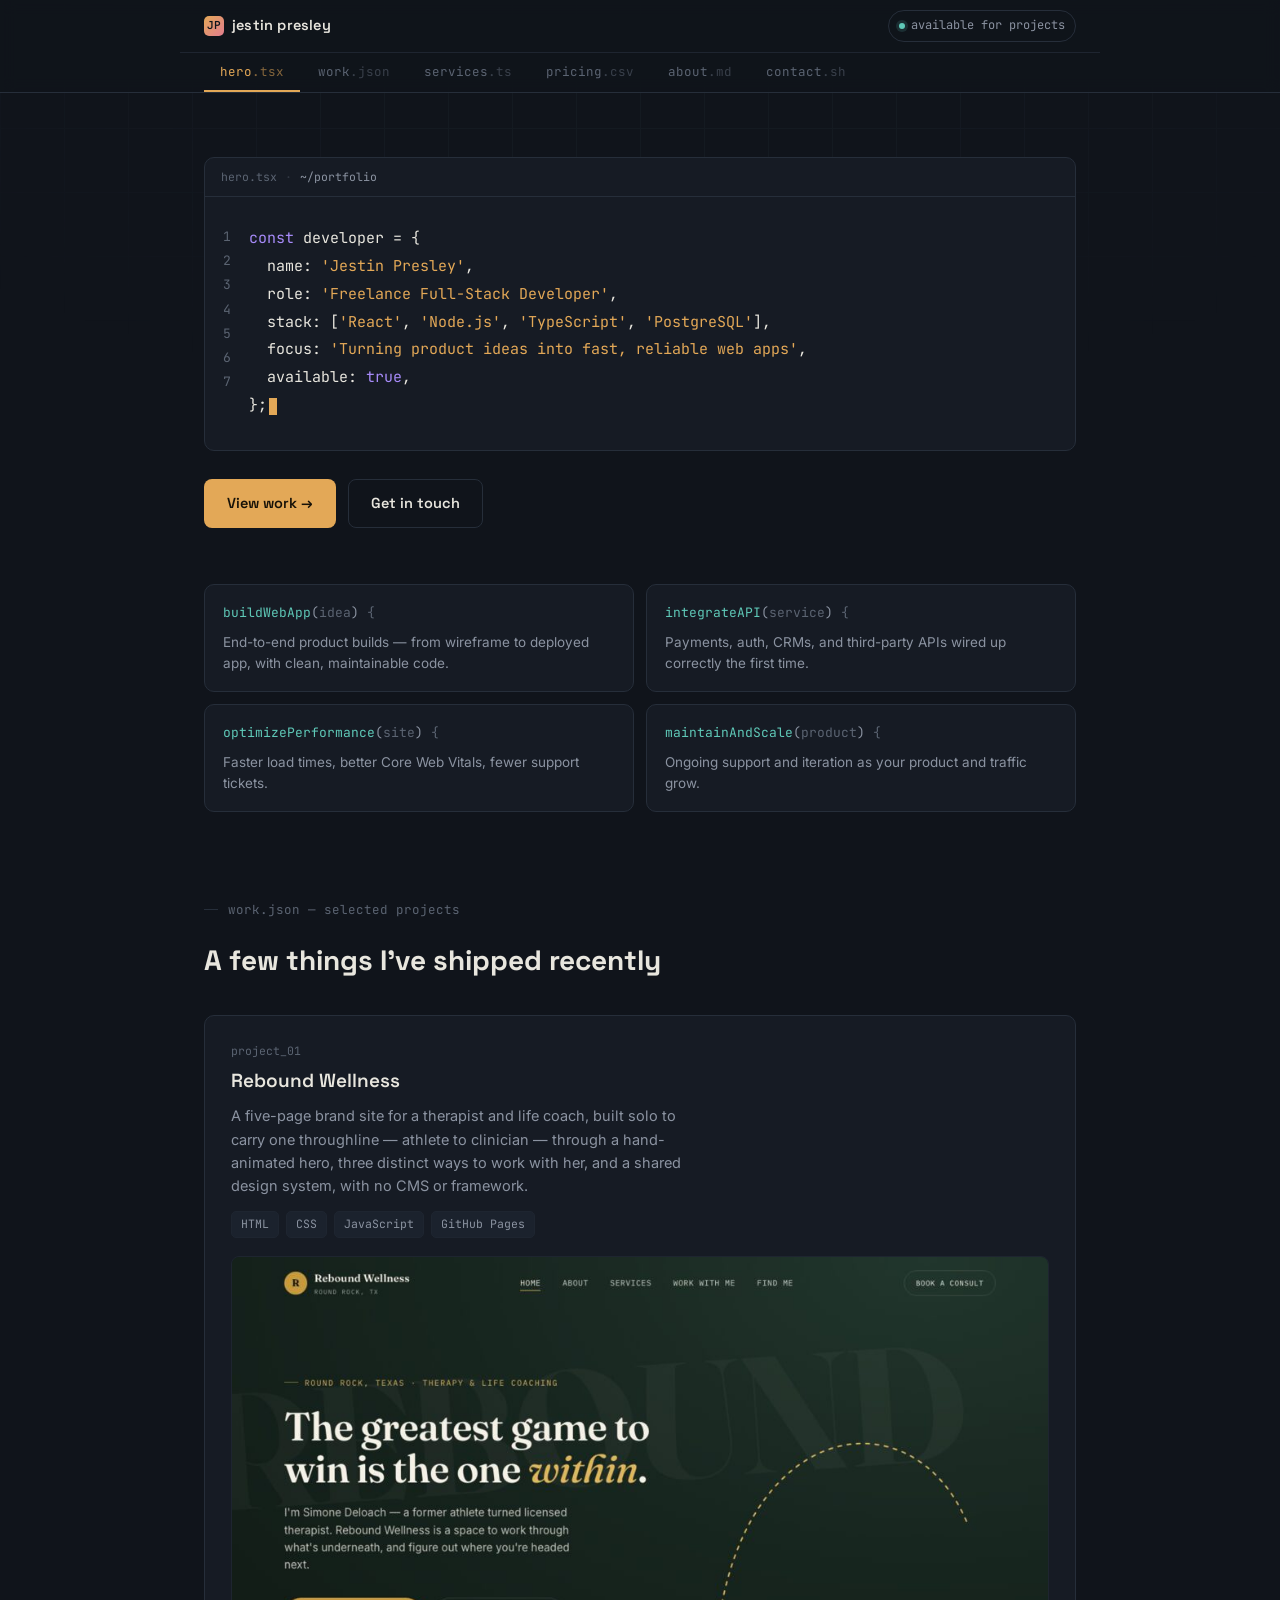
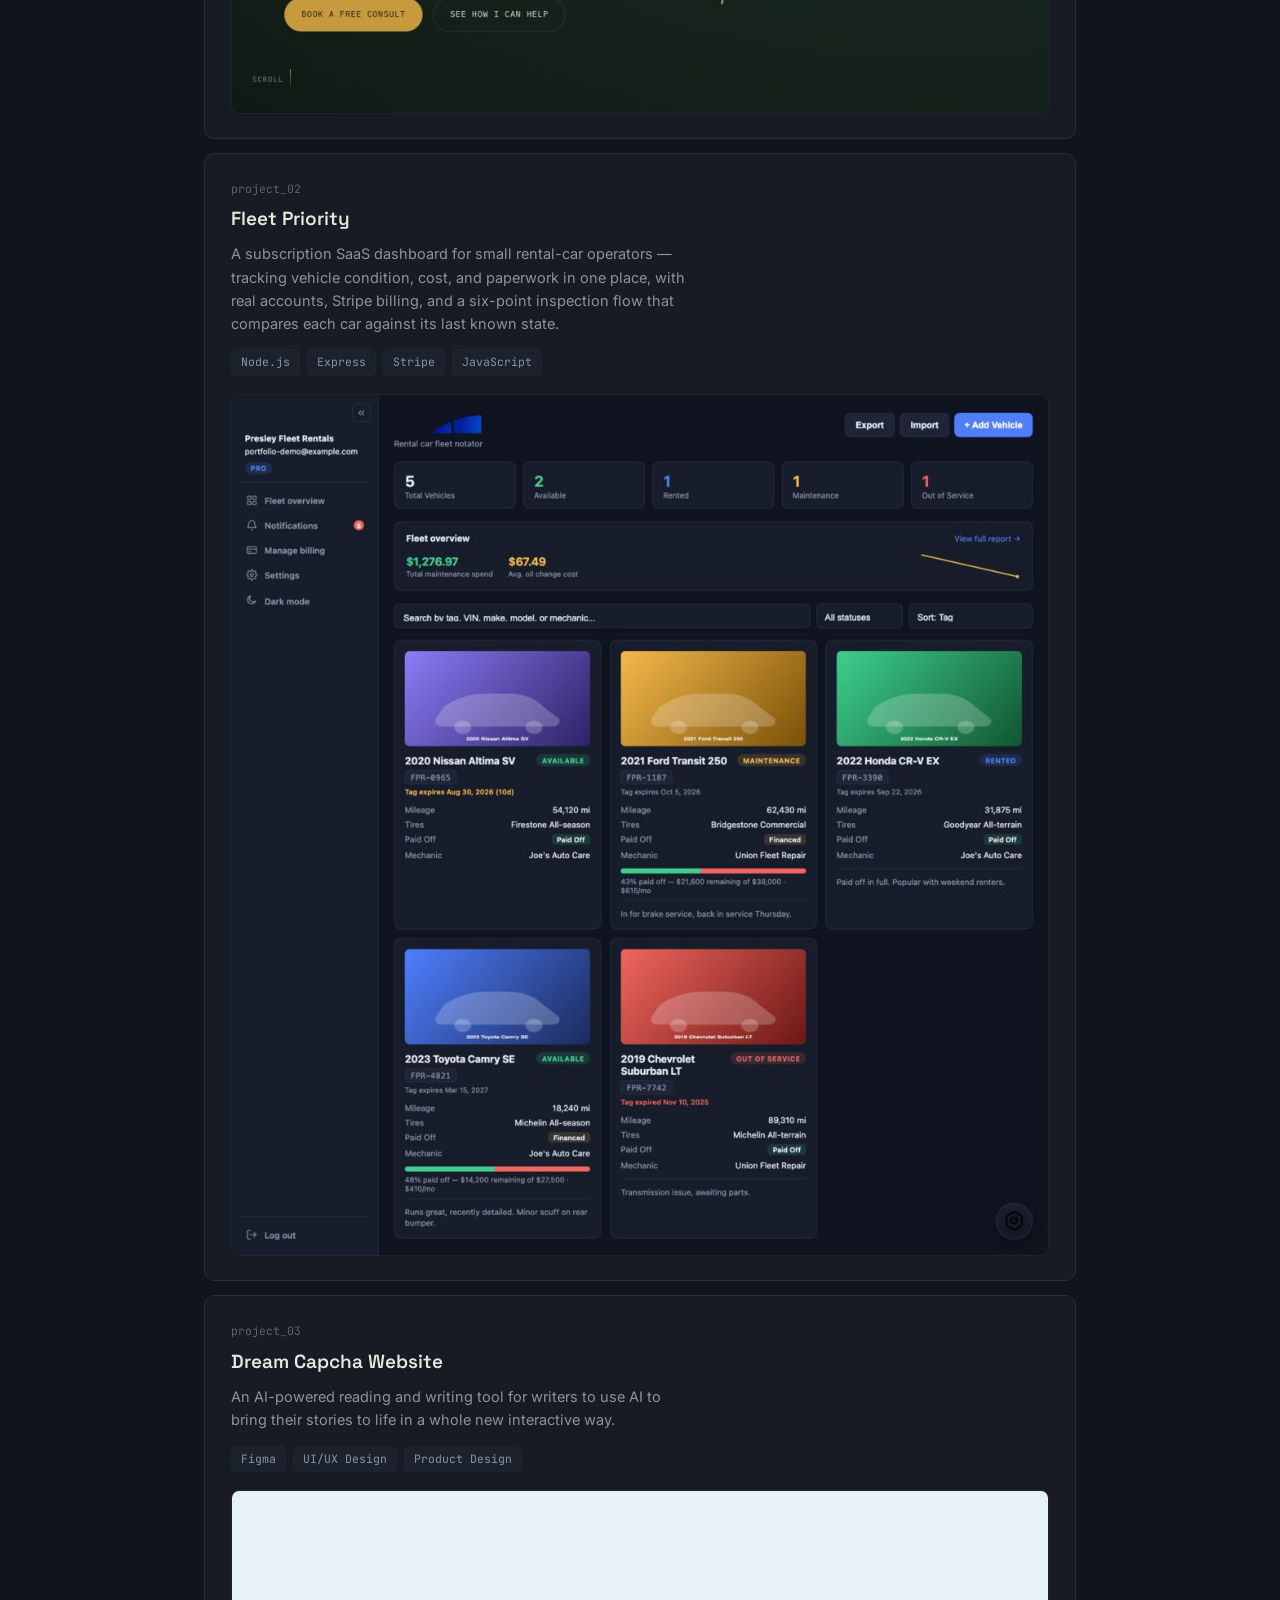
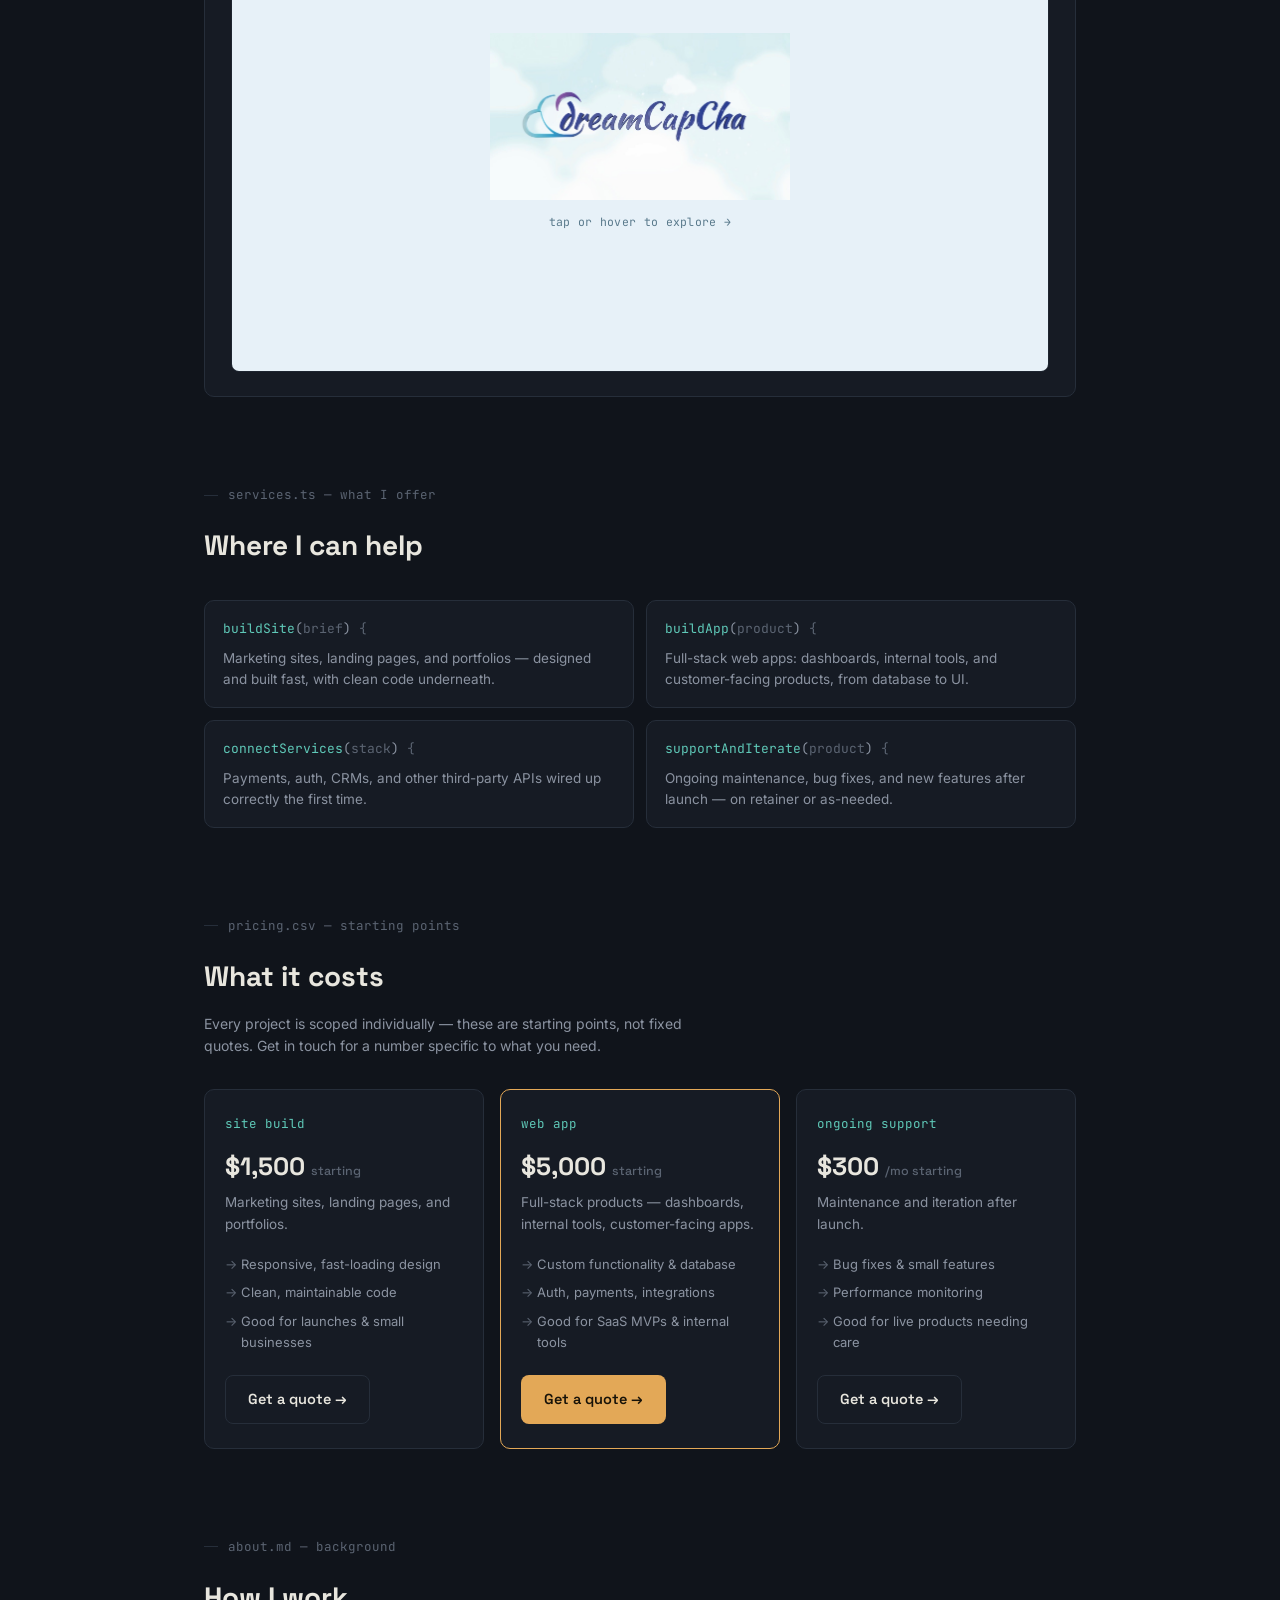
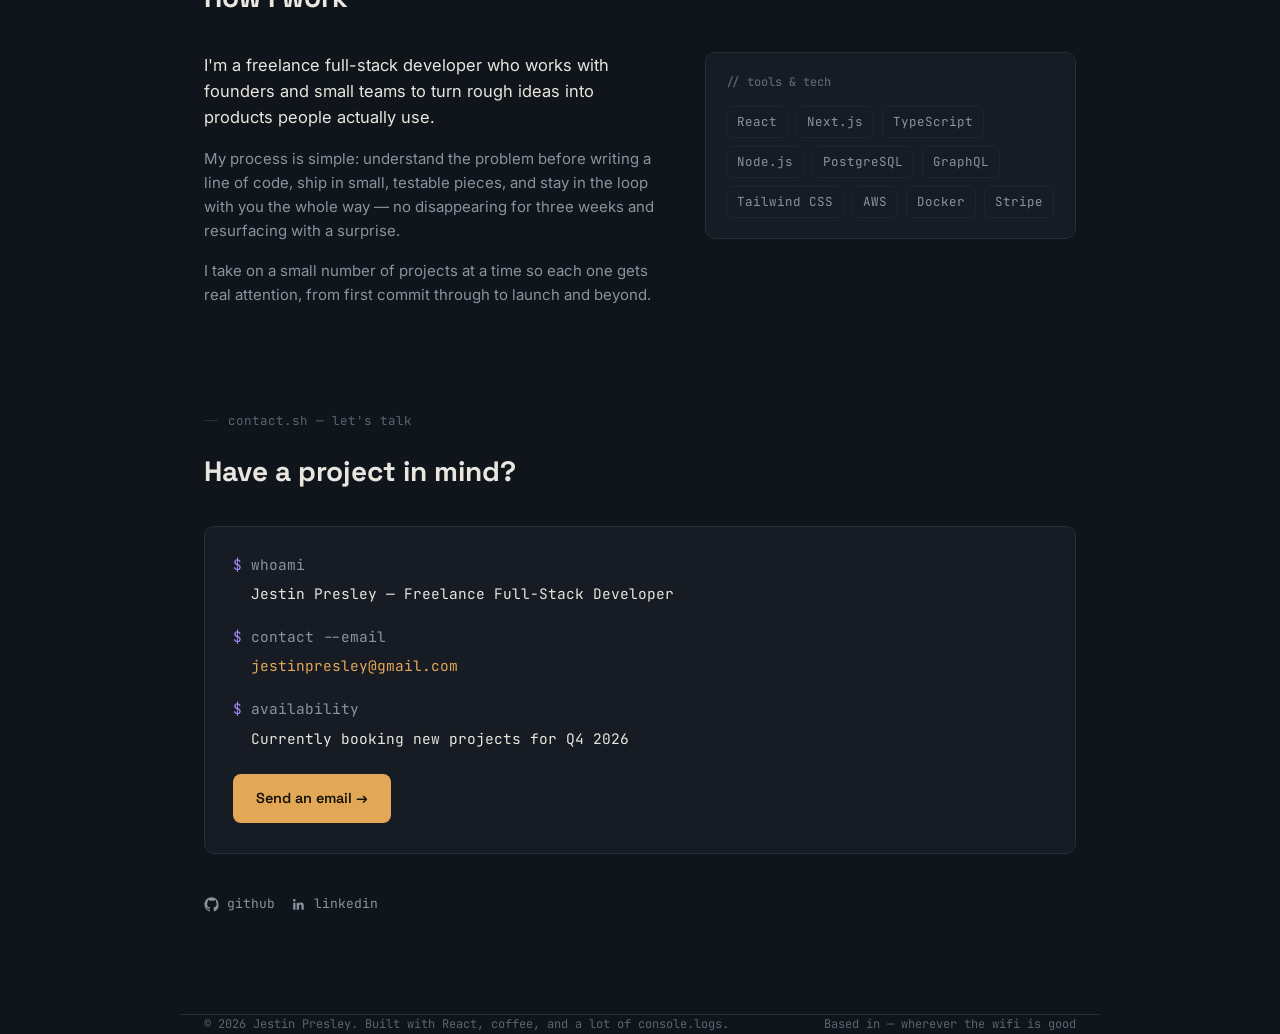
==== index.html @ 8d3ba96e "Add pricing section Three tiers with starting prices (site build, web app, ongoing support) and a no" ====
<!DOCTYPE html>
<html lang="en">
<head>
<meta charset="UTF-8">
<meta name="viewport" content="width=device-width, initial-scale=1.0">
<title>Jestin Presley — Freelance Full-Stack Developer</title>
<meta name="description" content="Freelance full-stack developer building fast, reliable web apps — React, Node.js, TypeScript, and PostgreSQL. End-to-end builds, API integrations, performance optimization, and ongoing support.">
<link rel="canonical" href="https://jestinpresley.com/">

<meta property="og:type" content="website">
<meta property="og:url" content="https://jestinpresley.com/">
<meta property="og:title" content="Jestin Presley — Freelance Full-Stack Developer">
<meta property="og:description" content="Freelance full-stack developer building fast, reliable web apps — React, Node.js, TypeScript, and PostgreSQL. End-to-end builds, API integrations, performance optimization, and ongoing support.">

<meta name="twitter:card" content="summary">
<meta name="twitter:title" content="Jestin Presley — Freelance Full-Stack Developer">
<meta name="twitter:description" content="Freelance full-stack developer building fast, reliable web apps — React, Node.js, TypeScript, and PostgreSQL.">

<link rel="preconnect" href="https://fonts.googleapis.com">
<link rel="preconnect" href="https://fonts.gstatic.com" crossorigin>
<link href="https://fonts.googleapis.com/css2?family=Space+Grotesk:wght@500;600;700&family=Inter:wght@400;500;600&family=JetBrains+Mono:wght@400;500;600&display=swap" rel="stylesheet">
<style>
  :root{
    --bg: #10141B;
    --bg-panel: #161B24;
    --bg-panel-2: #1B222D;
    --border: #262E3A;
    --border-soft: #1E2530;
    --text: #E8E6DE;
    --text-dim: #8B93A1;
    --text-faint: #5B6472;
    --amber: #E3A857;
    --violet: #A78BFA;
    --teal: #5FC9B8;
    --rose: #E27D8F;
    --radius: 10px;
    --maxw: 920px;
  }

  *{ box-sizing: border-box; }
  html{ scroll-behavior: smooth; }
  @media (prefers-reduced-motion: reduce){
    html{ scroll-behavior: auto; }
    *{ animation-duration: 0.001ms !important; animation-iteration-count: 1 !important; transition-duration: 0.001ms !important; }
  }

  body{
    margin: 0;
    background: var(--bg);
    color: var(--text);
    font-family: 'Inter', -apple-system, sans-serif;
    line-height: 1.6;
    -webkit-font-smoothing: antialiased;
  }

  .mono{ font-family: 'JetBrains Mono', monospace; }
  .display{ font-family: 'Space Grotesk', sans-serif; }

  a{ color: inherit; }
  :focus-visible{ outline: 2px solid var(--amber); outline-offset: 3px; border-radius: 3px; }

  /* ---------- background grid texture ---------- */
  .bg-texture{
    position: fixed; inset: 0; z-index: 0; pointer-events: none;
    background-image:
      linear-gradient(var(--border-soft) 1px, transparent 1px),
      linear-gradient(90deg, var(--border-soft) 1px, transparent 1px);
    background-size: 64px 64px;
    opacity: 0.35;
    mask-image: radial-gradient(ellipse 80% 50% at 50% 0%, black 40%, transparent 90%);
  }

  .wrap{ position: relative; z-index: 1; max-width: var(--maxw); margin: 0 auto; padding: 0 24px; }

  /* ---------- top status bar ---------- */
  .statusbar{
    position: sticky; top: 0; z-index: 20;
    background: rgba(16,20,27,0.9);
    backdrop-filter: blur(8px);
    border-bottom: 1px solid var(--border);
  }
  .statusbar-inner{
    max-width: var(--maxw); margin: 0 auto; padding: 0 24px;
    display: flex; align-items: center; justify-content: space-between;
    height: 52px;
  }
  .brand{
    display: flex; align-items: center; gap: 8px;
    font-family: 'Space Grotesk', sans-serif; font-weight: 600; font-size: 14.5px;
    letter-spacing: 0.2px; text-decoration: none;
  }
  .brand-mark{
    width: 20px; height: 20px; border-radius: 5px;
    background: linear-gradient(135deg, var(--amber), var(--rose));
    display: inline-flex; align-items: center; justify-content: center;
    font-family: 'JetBrains Mono', monospace; font-size: 11px; font-weight: 600; color: #10141B;
  }
  .status-pill{
    display: inline-flex; align-items: center; gap: 6px;
    font-family: 'JetBrains Mono', monospace; font-size: 12px; color: var(--text-dim);
    border: 1px solid var(--border); padding: 5px 10px; border-radius: 999px;
  }
  .status-dot{
    width: 6px; height: 6px; border-radius: 50%; background: var(--teal);
    box-shadow: 0 0 0 3px rgba(95,201,184,0.15);
    animation: pulse 2.4s ease-in-out infinite;
  }
  @keyframes pulse{ 0%,100%{ opacity: 1; } 50%{ opacity: 0.4; } }

  /* ---------- tab nav (doubles as site nav) ---------- */
  .tabbar{
    display: flex; gap: 2px; overflow-x: auto; scrollbar-width: none;
    border-top: 1px solid var(--border-soft);
  }
  .tabbar::-webkit-scrollbar{ display: none; }
  .tab{
    font-family: 'JetBrains Mono', monospace; font-size: 12.5px;
    color: var(--text-faint); text-decoration: none; white-space: nowrap;
    padding: 9px 16px 8px; border-bottom: 2px solid transparent;
    transition: color 0.15s ease, border-color 0.15s ease;
  }
  .tab:hover{ color: var(--text-dim); }
  .tab.active{ color: var(--amber); border-bottom-color: var(--amber); }
  .tab .ext{ opacity: 0.55; }

  section{ padding: 88px 0 0; }
  section:last-of-type{ padding-bottom: 96px; }

  .eyebrow{
    font-family: 'JetBrains Mono', monospace; font-size: 12.5px; color: var(--text-faint);
    margin: 0 0 18px; display: flex; align-items: center; gap: 10px;
  }
  .eyebrow::before{ content: ''; width: 14px; height: 1px; background: var(--border); }

  h1, h2{ font-family: 'Space Grotesk', sans-serif; margin: 0; }

  /* ---------- hero ---------- */
  .hero{ padding-top: 64px; }
  .code-window{
    background: var(--bg-panel);
    border: 1px solid var(--border);
    border-radius: var(--radius);
    overflow: hidden;
  }
  .code-window-head{
    display: flex; align-items: center; gap: 8px;
    padding: 10px 16px;
    border-bottom: 1px solid var(--border);
    font-family: 'JetBrains Mono', monospace; font-size: 11.5px; color: var(--text-faint);
  }
  .code-window-head .fname{ color: var(--text-dim); }
  .code-body{
    padding: 28px 8px 30px 0;
    font-family: 'JetBrains Mono', monospace;
    font-size: 15px;
    display: grid;
    grid-template-columns: 44px 1fr;
  }
  .code-body .ln{
    color: var(--text-faint); text-align: right; padding-right: 18px; user-select: none;
    font-size: 13px; line-height: 1.85;
  }
  .code-body .code{ line-height: 1.85; white-space: pre-wrap; }
  .k{ color: var(--violet); }
  .s{ color: var(--amber); }
  .p{ color: var(--text-faint); }
  .c{ color: var(--text-faint); font-style: italic; }
  .fn{ color: var(--teal); }
  .cursor{
    display: inline-block; width: 8px; height: 17px; background: var(--amber);
    vertical-align: text-bottom; margin-left: 2px;
    animation: blink 1s step-end infinite;
  }
  @keyframes blink{ 50%{ opacity: 0; } }

  .hero-cta{ display: flex; gap: 12px; margin-top: 28px; flex-wrap: wrap; }
  .btn{
    font-family: 'Space Grotesk', sans-serif; font-weight: 600; font-size: 14.5px;
    padding: 12px 22px; border-radius: 8px; text-decoration: none;
    display: inline-flex; align-items: center; gap: 8px;
    transition: transform 0.15s ease, background 0.15s ease, border-color 0.15s ease;
    border: 1px solid transparent;
  }
  .btn:hover{ transform: translateY(-1px); }
  .btn-primary{ background: var(--amber); color: #171208; }
  .btn-primary:hover{ background: #edb56a; }
  .btn-ghost{ border-color: var(--border); color: var(--text); }
  .btn-ghost:hover{ border-color: var(--text-faint); }

  /* ---------- capability strip ---------- */
  .cap-grid{
    display: grid; grid-template-columns: repeat(2, 1fr); gap: 12px;
    margin-top: 56px;
  }
  .cap-card{
    background: var(--bg-panel); border: 1px solid var(--border); border-radius: var(--radius);
    padding: 18px 18px 16px;
  }
  .cap-card .sig{ font-family: 'JetBrains Mono', monospace; font-size: 13px; margin: 0 0 8px; }
  .cap-card p{ margin: 0; font-size: 13.5px; color: var(--text-dim); }

  /* ---------- pricing ---------- */
  .pricing-grid{
    display: grid; grid-template-columns: repeat(3, 1fr); gap: 16px;
    margin-top: 32px;
  }
  .price-card{
    background: var(--bg-panel); border: 1px solid var(--border); border-radius: var(--radius);
    padding: 24px 20px; display: flex; flex-direction: column;
  }
  .price-card.featured{ border-color: var(--amber); }
  .price-card .price-tier{
    font-family: 'JetBrains Mono', monospace; font-size: 12.5px; color: var(--teal);
    margin: 0 0 12px; text-transform: lowercase;
  }
  .price-card .price-amount{
    font-family: 'Space Grotesk', sans-serif; font-size: 25px; font-weight: 700;
    margin: 0 0 6px; color: var(--text);
  }
  .price-card .price-amount span{ font-size: 12.5px; font-weight: 500; color: var(--text-faint); }
  .price-card .price-desc{ font-size: 13.5px; color: var(--text-dim); margin: 0 0 18px; }
  .price-card ul{ list-style: none; margin: 0 0 22px; padding: 0; display: flex; flex-direction: column; gap: 8px; flex: 1; }
  .price-card li{ font-size: 13px; color: var(--text-dim); padding-left: 16px; position: relative; }
  .price-card li::before{ content: '→'; position: absolute; left: 0; top: 0; color: var(--text-faint); }
  .price-card .btn{ align-self: flex-start; }

  /* ---------- work ---------- */
  .work-list{ display: flex; flex-direction: column; gap: 14px; margin-top: 32px; }
  .work-card{
    background: var(--bg-panel); border: 1px solid var(--border); border-radius: var(--radius);
    padding: 26px 26px 24px;
    display: grid; grid-template-columns: 1fr auto; gap: 20px; align-items: start;
    transition: border-color 0.15s ease;
  }
  .work-card:hover{ border-color: var(--text-faint); }
  .work-key{ font-family: 'JetBrains Mono', monospace; font-size: 11.5px; color: var(--text-faint); margin: 0 0 6px; }
  .work-title{ font-family: 'Space Grotesk', sans-serif; font-weight: 600; font-size: 19px; margin: 0 0 8px; }
  .work-desc{ margin: 0 0 14px; color: var(--text-dim); font-size: 14.5px; max-width: 52ch; }
  .tag-row{ display: flex; gap: 7px; flex-wrap: wrap; }
  .tag{
    font-family: 'JetBrains Mono', monospace; font-size: 11.5px;
    background: var(--bg-panel-2); border: 1px solid var(--border-soft);
    color: var(--text-dim); padding: 3px 9px; border-radius: 5px;
  }
  .work-result{
    font-family: 'JetBrains Mono', monospace; font-size: 12.5px; color: var(--teal);
    white-space: nowrap; padding-top: 4px;
  }
  .work-card.has-embed{ grid-template-columns: 1fr; }
  .embed-frame{
    margin-top: 18px; border-radius: 8px; overflow: hidden;
    border: 1px solid var(--border-soft); background: var(--bg-panel-2);
    position: relative;
  }
  .embed-frame iframe{ width: 100%; height: 480px; display: block; border: 0; }
  .embed-cover{
    position: absolute; inset: 0; z-index: 2;
    display: flex; flex-direction: column; align-items: center; justify-content: center; gap: 14px;
    background: #E7F1F8;
    cursor: pointer; border: 0; padding: 0; width: 100%;
    transition: opacity 0.6s ease;
  }
  .embed-cover img{ width: 56%; max-width: 300px; height: auto; display: block; }
  .embed-cover .hint{
    font-family: 'JetBrains Mono', monospace; font-size: 11.5px; color: #5A7A8C;
    letter-spacing: 0.3px;
  }
  .embed-cover.cover-text{
    background: linear-gradient(155deg, var(--bg-panel-2) 0%, var(--bg-panel) 100%);
  }
  .embed-cover.cover-text .cover-case{
    font-family: 'JetBrains Mono', monospace; font-size: 11px; letter-spacing: 1.5px;
    text-transform: uppercase; margin: 0;
  }
  .embed-cover.cover-text .cover-title{
    font-family: 'Space Grotesk', sans-serif; font-weight: 700; font-size: 26px; color: var(--text);
    margin: 0;
  }
  .embed-cover.cover-text .hint{ color: var(--text-faint); margin-top: 4px; }
  .embed-cover.cover-text.accent-teal .cover-case{ color: var(--teal); }
  .embed-cover.cover-text.accent-violet .cover-case{ color: var(--violet); }
  .embed-cover.cover-image{
    padding: 0; background: #0f1a14; justify-content: flex-end;
  }
  .embed-cover.cover-image img{
    position: absolute; inset: 0; width: 100%; height: 100%; max-width: none;
    object-fit: cover; object-position: top; display: block;
  }
  .embed-cover.cover-image .hint{
    position: relative; z-index: 1; margin: 0 0 18px;
    background: rgba(8,12,9,0.65); color: #EDEDE5;
    padding: 6px 14px; border-radius: 999px; backdrop-filter: blur(3px);
  }
  .embed-frame:hover .embed-cover,
  .embed-frame:focus-within .embed-cover{ opacity: 0; pointer-events: none; }
  .preview-link{
    display: block; margin-top: 18px; border-radius: 8px; overflow: hidden;
    border: 1px solid var(--border-soft); background: var(--bg-panel-2);
  }
  .preview-link img{
    width: 100%; display: block;
    transition: transform 0.4s ease, filter 0.4s ease;
  }
  .preview-link:hover img,
  .preview-link:focus-visible img{ transform: scale(1.015); filter: brightness(1.05); }
  @media (max-width: 720px){
    .embed-frame iframe{ height: 320px; }
  }

  /* ---------- about ---------- */
  .about-grid{ display: grid; grid-template-columns: 1.1fr 0.9fr; gap: 48px; margin-top: 32px; align-items: start; }
  .about-bio p{ color: var(--text-dim); font-size: 15px; margin: 0 0 16px; max-width: 56ch; }
  .about-bio p:first-child{ color: var(--text); font-size: 16.5px; }
  .stack-panel{
    background: var(--bg-panel); border: 1px solid var(--border); border-radius: var(--radius);
    padding: 20px;
  }
  .stack-panel h3{
    font-family: 'JetBrains Mono', monospace; font-size: 12px; color: var(--text-faint);
    margin: 0 0 14px; font-weight: 500;
  }
  .pill-grid{ display: flex; flex-wrap: wrap; gap: 8px; }
  .pill{
    font-family: 'JetBrains Mono', monospace; font-size: 12.5px;
    border: 1px solid var(--border-soft); color: var(--text-dim);
    padding: 5px 10px; border-radius: 6px;
  }

  /* ---------- contact ---------- */
  .terminal{
    background: var(--bg-panel); border: 1px solid var(--border); border-radius: var(--radius);
    padding: 26px 28px 30px; margin-top: 32px;
    font-family: 'JetBrains Mono', monospace; font-size: 14.5px;
  }
  .terminal-line{ margin: 0 0 6px; color: var(--text-dim); }
  .terminal-line .prompt{ color: var(--violet); }
  .terminal-out{ margin: 0 0 20px; color: var(--text); padding-left: 18px; }
  .terminal-out.accent{ color: var(--amber); }
  .contact-cta{ display: flex; gap: 12px; margin-top: 24px; flex-wrap: wrap; font-family: 'Space Grotesk', sans-serif; }

  .socials{ display: flex; gap: 16px; margin-top: 40px; }
  .social-link{
    display: inline-flex; align-items: center; gap: 8px; text-decoration: none;
    color: var(--text-dim); font-family: 'JetBrains Mono', monospace; font-size: 13px;
    border-bottom: 1px solid transparent; padding-bottom: 2px;
    transition: color 0.15s ease, border-color 0.15s ease;
  }
  .social-link:hover{ color: var(--text); border-color: var(--text-faint); }
  .social-link svg{ width: 15px; height: 15px; }

  footer{
    border-top: 1px solid var(--border); margin-top: 96px;
    padding: 28px 0 40px;
    font-family: 'JetBrains Mono', monospace; font-size: 12px; color: var(--text-faint);
    display: flex; justify-content: space-between; flex-wrap: wrap; gap: 10px;
  }

  .reveal{ opacity: 0; transform: translateY(14px); transition: opacity 0.5s ease, transform 0.5s ease; }
  .reveal.in{ opacity: 1; transform: translateY(0); }

  @media (max-width: 720px){
    .about-grid{ grid-template-columns: 1fr; gap: 28px; }
    .cap-grid{ grid-template-columns: 1fr; }
    .pricing-grid{ grid-template-columns: 1fr; }
    .work-card{ grid-template-columns: 1fr; }
    .work-result{ padding-top: 0; }
    .code-body{ font-size: 13px; grid-template-columns: 32px 1fr; padding-top: 22px; }
    section{ padding-top: 64px; }
    .hero{ padding-top: 44px; }
  }
</style>
</head>
<body>

<div class="bg-texture"></div>

<div class="statusbar">
  <div class="statusbar-inner">
    <a href="#hero" class="brand"><span class="brand-mark">JP</span>jestin presley</a>
    <span class="status-pill"><span class="status-dot"></span>available for projects</span>
  </div>
  <nav class="tabbar wrap" aria-label="Section navigation">
    <a href="#hero" class="tab active">hero<span class="ext">.tsx</span></a>
    <a href="#work" class="tab">work<span class="ext">.json</span></a>
    <a href="#services" class="tab">services<span class="ext">.ts</span></a>
    <a href="#pricing" class="tab">pricing<span class="ext">.csv</span></a>
    <a href="#about" class="tab">about<span class="ext">.md</span></a>
    <a href="#contact" class="tab">contact<span class="ext">.sh</span></a>
  </nav>
</div>

<main class="wrap">

  <!-- HERO -->
  <section id="hero" class="hero">
    <div class="code-window">
      <div class="code-window-head">
        <span>hero.tsx</span><span style="opacity:0.4">·</span><span class="fname">~/portfolio</span>
      </div>
      <div class="code-body">
        <div class="ln">1<br>2<br>3<br>4<br>5<br>6<br>7</div>
        <div class="code"><span class="k">const</span> developer = {
  name: <span class="s">'Jestin Presley'</span>,
  role: <span class="s">'Freelance Full-Stack Developer'</span>,
  stack: [<span class="s">'React'</span>, <span class="s">'Node.js'</span>, <span class="s">'TypeScript'</span>, <span class="s">'PostgreSQL'</span>],
  focus: <span class="s">'Turning product ideas into fast, reliable web apps'</span>,
  available: <span class="k">true</span>,
};<span class="cursor"></span></div>
      </div>
    </div>

    <div class="hero-cta">
      <a href="#work" class="btn btn-primary">View work →</a>
      <a href="#contact" class="btn btn-ghost">Get in touch</a>
    </div>

    <div class="cap-grid reveal">
      <div class="cap-card">
        <p class="sig"><span class="fn">buildWebApp</span>(<span class="p">idea</span>) <span class="p">{</span></p>
        <p>End-to-end product builds — from wireframe to deployed app, with clean, maintainable code.</p>
      </div>
      <div class="cap-card">
        <p class="sig"><span class="fn">integrateAPI</span>(<span class="p">service</span>) <span class="p">{</span></p>
        <p>Payments, auth, CRMs, and third-party APIs wired up correctly the first time.</p>
      </div>
      <div class="cap-card">
        <p class="sig"><span class="fn">optimizePerformance</span>(<span class="p">site</span>) <span class="p">{</span></p>
        <p>Faster load times, better Core Web Vitals, fewer support tickets.</p>
      </div>
      <div class="cap-card">
        <p class="sig"><span class="fn">maintainAndScale</span>(<span class="p">product</span>) <span class="p">{</span></p>
        <p>Ongoing support and iteration as your product and traffic grow.</p>
      </div>
    </div>
  </section>

  <!-- WORK -->
  <section id="work">
    <p class="eyebrow">work.json — selected projects</p>
    <h2 class="display" style="font-size: 28px;">A few things I've shipped recently</h2>

    <div class="work-list">
      <div class="work-card has-embed reveal">
        <div>
          <p class="work-key">project_01</p>
          <h3 class="work-title">Rebound Wellness</h3>
          <p class="work-desc">A five-page brand site for a therapist and life coach, built solo to carry one throughline — athlete to clinician — through a hand-animated hero, three distinct ways to work with her, and a shared design system, with no CMS or framework.</p>
          <div class="tag-row">
            <span class="tag">HTML</span><span class="tag">CSS</span><span class="tag">JavaScript</span><span class="tag">GitHub Pages</span>
          </div>
          <a class="preview-link" href="https://jestinpresley-sys.github.io/rebound-wellness-case-study/" target="_blank" rel="noopener noreferrer" aria-label="View Rebound Wellness case study">
            <img src="[data-uri]" alt="Rebound Wellness site preview">
          </a>
        </div>
      </div>

      <div class="work-card has-embed reveal">
        <div>
          <p class="work-key">project_02</p>
          <h3 class="work-title">Fleet Priority</h3>
          <p class="work-desc">A subscription SaaS dashboard for small rental-car operators — tracking vehicle condition, cost, and paperwork in one place, with real accounts, Stripe billing, and a six-point inspection flow that compares each car against its last known state.</p>
          <div class="tag-row">
            <span class="tag">Node.js</span><span class="tag">Express</span><span class="tag">Stripe</span><span class="tag">JavaScript</span>
          </div>
<a class="preview-link" href="https://jestinpresley-sys.github.io/fleet-priority-case-study/" target="_blank" rel="noopener noreferrer" aria-label="View Fleet Priority case study">
            <img src="[data-uri]" alt="Fleet Priority dashboard preview">
          </a>
        </div>
      </div>

      <div class="work-card has-embed reveal">
        <div>
          <p class="work-key">project_03</p>
          <h3 class="work-title">Dream Capcha Website</h3>
          <p class="work-desc">An AI-powered reading and writing tool for writers to use AI to bring their stories to life in a whole new interactive way.</p>
          <div class="tag-row">
            <span class="tag">Figma</span><span class="tag">UI/UX Design</span><span class="tag">Product Design</span>
          </div>
          <div class="embed-frame">
            <iframe src="https://www.figma.com/embed?embed_host=share&url=https%3A%2F%2Fwww.figma.com%2Fdesign%2FKb5AIeqPpdCKWHL71jmllE%2FDream-Capcha-Website--JP-%3Fnode-id%3D0-1%26t%3DFhhyy4pZNQjR32Kv-1" allowfullscreen loading="lazy" title="Dream Capcha Website Figma design"></iframe>
            <button type="button" class="embed-cover" aria-label="Reveal live Figma design for Dream Capcha">
              <img src="[data-uri]" alt="DreamCapCha logo">
              <span class="hint">tap or hover to explore →</span>
            </button>
          </div>
        </div>
      </div>
    </div>
  </section>

  <!-- SERVICES -->
  <section id="services">
    <p class="eyebrow">services.ts — what I offer</p>
    <h2 class="display" style="font-size: 28px;">Where I can help</h2>

    <div class="cap-grid reveal" style="margin-top: 32px;">
      <div class="cap-card">
        <p class="sig"><span class="fn">buildSite</span>(<span class="p">brief</span>) <span class="p">{</span></p>
        <p>Marketing sites, landing pages, and portfolios — designed and built fast, with clean code underneath.</p>
      </div>
      <div class="cap-card">
        <p class="sig"><span class="fn">buildApp</span>(<span class="p">product</span>) <span class="p">{</span></p>
        <p>Full-stack web apps: dashboards, internal tools, and customer-facing products, from database to UI.</p>
      </div>
      <div class="cap-card">
        <p class="sig"><span class="fn">connectServices</span>(<span class="p">stack</span>) <span class="p">{</span></p>
        <p>Payments, auth, CRMs, and other third-party APIs wired up correctly the first time.</p>
      </div>
      <div class="cap-card">
        <p class="sig"><span class="fn">supportAndIterate</span>(<span class="p">product</span>) <span class="p">{</span></p>
        <p>Ongoing maintenance, bug fixes, and new features after launch — on retainer or as-needed.</p>
      </div>
    </div>
  </section>

  <!-- PRICING -->
  <section id="pricing">
    <p class="eyebrow">pricing.csv — starting points</p>
    <h2 class="display" style="font-size: 28px;">What it costs</h2>
    <p style="color: var(--text-dim); font-size: 14px; margin: 14px 0 0; max-width: 56ch;">Every project is scoped individually — these are starting points, not fixed quotes. Get in touch for a number specific to what you need.</p>

    <div class="pricing-grid reveal">
      <div class="price-card">
        <p class="price-tier">site build</p>
        <p class="price-amount">$1,500 <span>starting</span></p>
        <p class="price-desc">Marketing sites, landing pages, and portfolios.</p>
        <ul>
          <li>Responsive, fast-loading design</li>
          <li>Clean, maintainable code</li>
          <li>Good for launches &amp; small businesses</li>
        </ul>
        <a href="#contact" class="btn btn-ghost">Get a quote →</a>
      </div>

      <div class="price-card featured">
        <p class="price-tier">web app</p>
        <p class="price-amount">$5,000 <span>starting</span></p>
        <p class="price-desc">Full-stack products — dashboards, internal tools, customer-facing apps.</p>
        <ul>
          <li>Custom functionality &amp; database</li>
          <li>Auth, payments, integrations</li>
          <li>Good for SaaS MVPs &amp; internal tools</li>
        </ul>
        <a href="#contact" class="btn btn-primary">Get a quote →</a>
      </div>

      <div class="price-card">
        <p class="price-tier">ongoing support</p>
        <p class="price-amount">$300 <span>/mo starting</span></p>
        <p class="price-desc">Maintenance and iteration after launch.</p>
        <ul>
          <li>Bug fixes &amp; small features</li>
          <li>Performance monitoring</li>
          <li>Good for live products needing care</li>
        </ul>
        <a href="#contact" class="btn btn-ghost">Get a quote →</a>
      </div>
    </div>
  </section>

  <!-- ABOUT -->
  <section id="about">
    <p class="eyebrow">about.md — background</p>
    <h2 class="display" style="font-size: 28px;">How I work</h2>

    <div class="about-grid">
      <div class="about-bio reveal">
        <p>I'm a freelance full-stack developer who works with founders and small teams to turn rough ideas into products people actually use.</p>
        <p>My process is simple: understand the problem before writing a line of code, ship in small, testable pieces, and stay in the loop with you the whole way — no disappearing for three weeks and resurfacing with a surprise.</p>
        <p>I take on a small number of projects at a time so each one gets real attention, from first commit through to launch and beyond.</p>
      </div>

      <div class="stack-panel reveal">
        <h3>// tools & tech</h3>
        <div class="pill-grid">
          <span class="pill">React</span>
          <span class="pill">Next.js</span>
          <span class="pill">TypeScript</span>
          <span class="pill">Node.js</span>
          <span class="pill">PostgreSQL</span>
          <span class="pill">GraphQL</span>
          <span class="pill">Tailwind CSS</span>
          <span class="pill">AWS</span>
          <span class="pill">Docker</span>
          <span class="pill">Stripe</span>
        </div>
      </div>
    </div>
  </section>

  <!-- CONTACT -->
  <section id="contact">
    <p class="eyebrow">contact.sh — let's talk</p>
    <h2 class="display" style="font-size: 28px;">Have a project in mind?</h2>

    <div class="terminal reveal">
      <p class="terminal-line"><span class="prompt">$</span> whoami</p>
      <p class="terminal-out">Jestin Presley — Freelance Full-Stack Developer</p>

      <p class="terminal-line"><span class="prompt">$</span> contact --email</p>
      <p class="terminal-out accent">jestinpresley@gmail.com</p>

      <p class="terminal-line"><span class="prompt">$</span> availability</p>
      <p class="terminal-out" style="margin-bottom:0;">Currently booking new projects for Q4 2026</p>

      <div class="contact-cta">
        <a href="mailto:jestinpresley@gmail.com" class="btn btn-primary">Send an email →</a>
      </div>
    </div>

    <div class="socials">
      <a href="#" class="social-link">
        <svg viewBox="0 0 24 24" fill="currentColor"><path d="M12 .5C5.7.5.7 5.6.7 12c0 5.1 3.3 9.4 7.9 11 .6.1.8-.3.8-.6v-2.2c-3.2.7-3.9-1.5-3.9-1.5-.5-1.3-1.3-1.7-1.3-1.7-1.1-.7.1-.7.1-.7 1.2.1 1.8 1.2 1.8 1.2 1 1.8 2.8 1.3 3.4 1 .1-.8.4-1.3.8-1.6-2.6-.3-5.3-1.3-5.3-5.7 0-1.3.5-2.3 1.2-3.1-.1-.3-.5-1.5.1-3.1 0 0 1-.3 3.3 1.2a11.5 11.5 0 0 1 6 0c2.3-1.5 3.3-1.2 3.3-1.2.6 1.6.2 2.8.1 3.1.8.8 1.2 1.9 1.2 3.1 0 4.4-2.7 5.4-5.3 5.7.4.4.8 1.1.8 2.2v3.3c0 .3.2.7.8.6A11.5 11.5 0 0 0 23.3 12C23.3 5.6 18.3.5 12 .5z"/></svg>
        github
      </a>
      <a href="#" class="social-link">
        <svg viewBox="0 0 24 24" fill="currentColor"><path d="M20.4 20.4h-3.6v-5.6c0-1.3 0-3-1.9-3s-2.2 1.4-2.2 2.9v5.7H9.1V9h3.5v1.6h.1c.5-.9 1.7-1.9 3.4-1.9 3.6 0 4.3 2.4 4.3 5.5v6.2zM5.3 7.4a2.1 2.1 0 1 1 0-4.2 2.1 2.1 0 0 1 0 4.2zM7.1 20.4H3.5V9h3.6v11.4z"/></svg>
        linkedin
      </a>
    </div>
  </section>

</main>

<footer class="wrap">
  <span>© 2026 Jestin Presley. Built with React, coffee, and a lot of console.logs.</span>
  <span>Based in — wherever the wifi is good</span>
</footer>

<script>
  // active tab highlight on scroll
  const sections = document.querySelectorAll('main section[id]');
  const tabs = document.querySelectorAll('.tab');
  const setActive = () => {
    let current = sections[0].id;
    const offset = 90;
    sections.forEach(s => {
      if (window.scrollY + offset >= s.offsetTop) current = s.id;
    });
    tabs.forEach(t => t.classList.toggle('active', t.getAttribute('href') === '#' + current));
  };
  window.addEventListener('scroll', setActive, { passive: true });
  setActive();

  // reveal on scroll
  const revealEls = document.querySelectorAll('.reveal');
  if ('IntersectionObserver' in window) {
    const io = new IntersectionObserver((entries) => {
      entries.forEach(e => { if (e.isIntersecting) { e.target.classList.add('in'); io.unobserve(e.target); } });
    }, { threshold: 0.15 });
    revealEls.forEach(el => io.observe(el));
  } else {
    revealEls.forEach(el => el.classList.add('in'));
  }
</script>

</body>
</html>
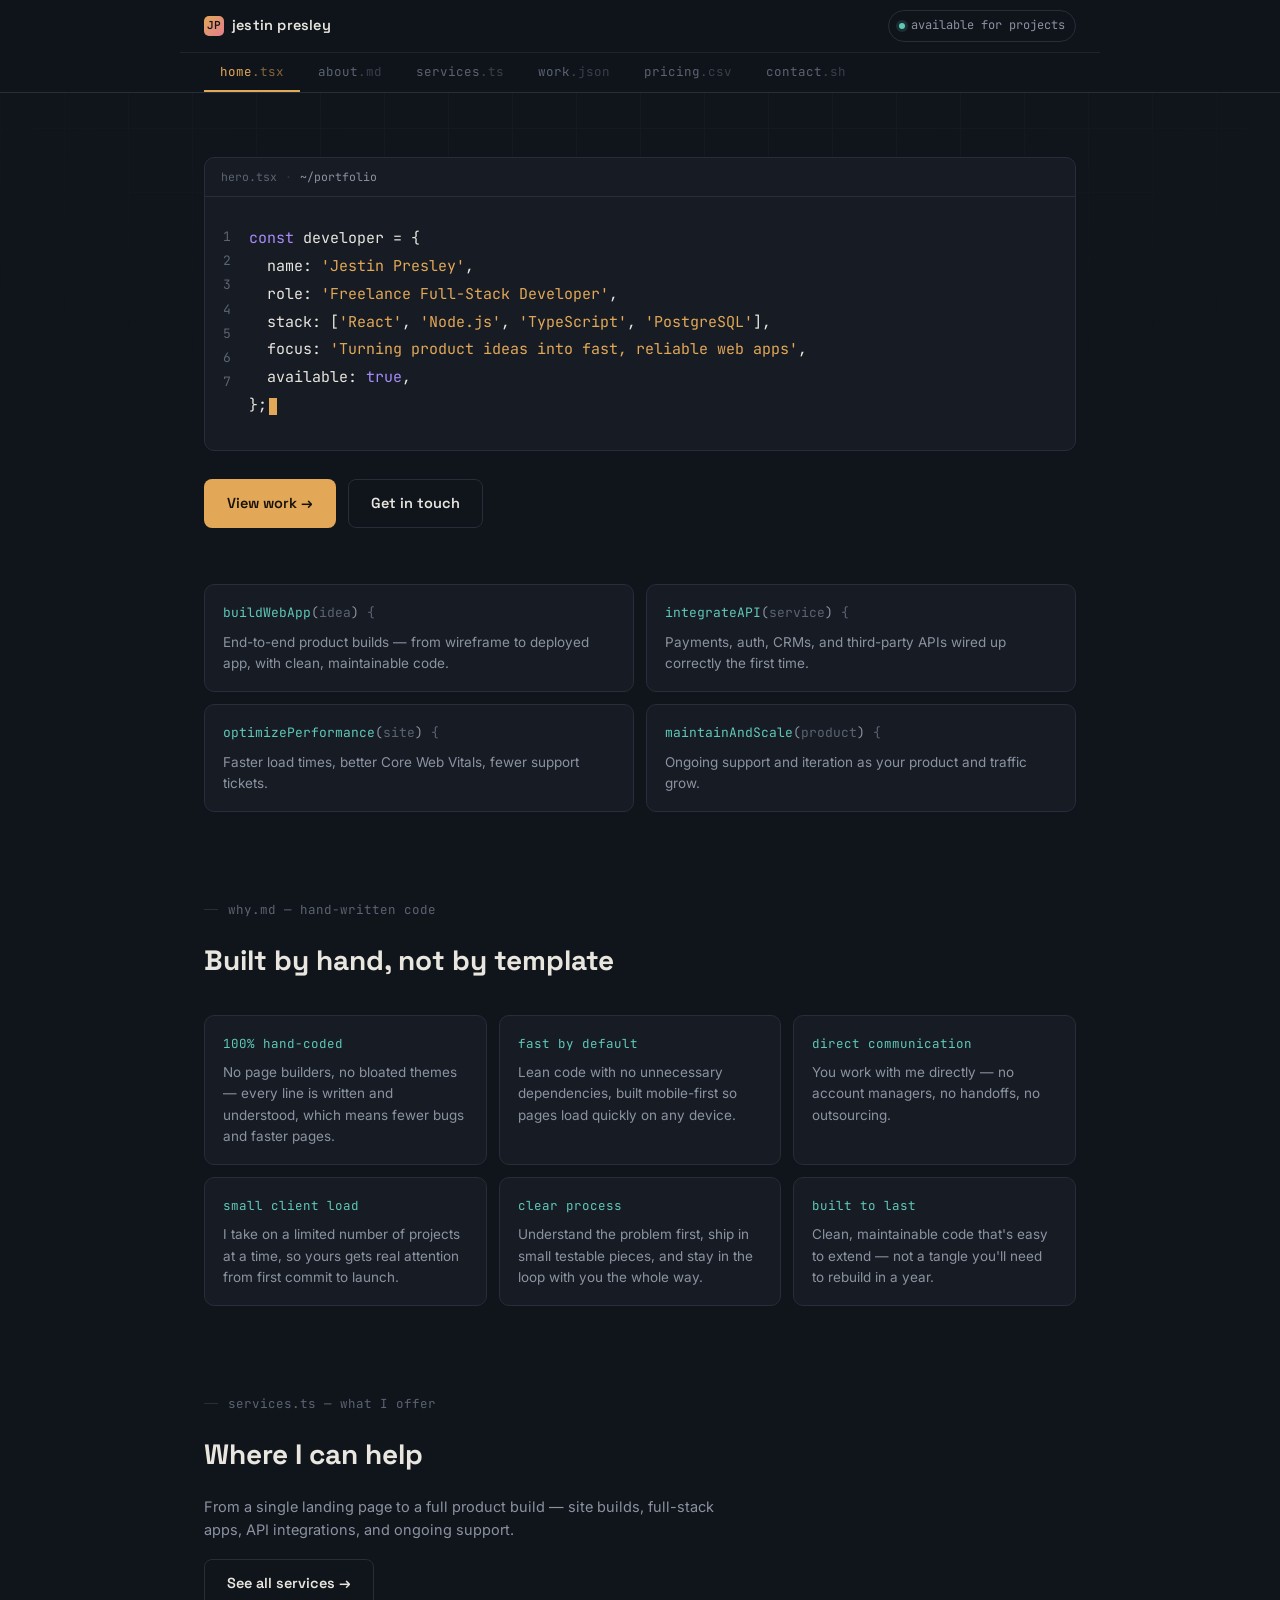
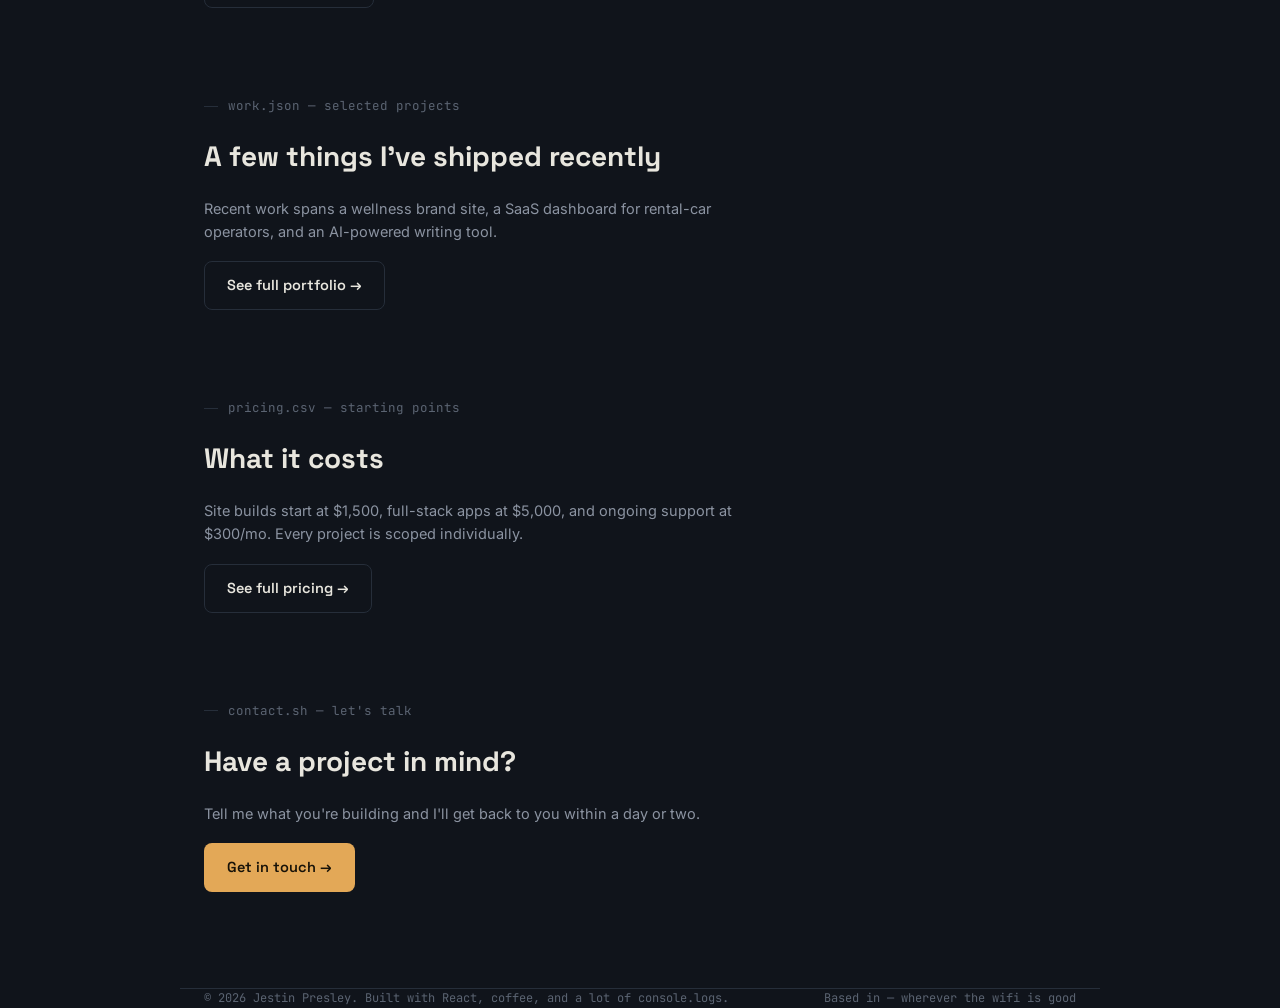
==== commit c47652d5: "Convert site to multi-page structure Splits the single-page scrolling site into separate pages (home" ====
--- a/index.html
+++ b/index.html
@@ -14,361 +14,12 @@
 
 <meta name="twitter:card" content="summary">
 <meta name="twitter:title" content="Jestin Presley — Freelance Full-Stack Developer">
-<meta name="twitter:description" content="Freelance full-stack developer building fast, reliable web apps — React, Node.js, TypeScript, and PostgreSQL.">
+<meta name="twitter:description" content="Freelance full-stack developer building fast, reliable web apps — React, Node.js, TypeScript, and PostgreSQL. End-to-end builds, API integrations, performance optimization, and ongoing support.">
 
 <link rel="preconnect" href="https://fonts.googleapis.com">
 <link rel="preconnect" href="https://fonts.gstatic.com" crossorigin>
 <link href="https://fonts.googleapis.com/css2?family=Space+Grotesk:wght@500;600;700&family=Inter:wght@400;500;600&family=JetBrains+Mono:wght@400;500;600&display=swap" rel="stylesheet">
-<style>
-  :root{
-    --bg: #10141B;
-    --bg-panel: #161B24;
-    --bg-panel-2: #1B222D;
-    --border: #262E3A;
-    --border-soft: #1E2530;
-    --text: #E8E6DE;
-    --text-dim: #8B93A1;
-    --text-faint: #5B6472;
-    --amber: #E3A857;
-    --violet: #A78BFA;
-    --teal: #5FC9B8;
-    --rose: #E27D8F;
-    --radius: 10px;
-    --maxw: 920px;
-  }
-
-  *{ box-sizing: border-box; }
-  html{ scroll-behavior: smooth; }
-  @media (prefers-reduced-motion: reduce){
-    html{ scroll-behavior: auto; }
-    *{ animation-duration: 0.001ms !important; animation-iteration-count: 1 !important; transition-duration: 0.001ms !important; }
-  }
-
-  body{
-    margin: 0;
-    background: var(--bg);
-    color: var(--text);
-    font-family: 'Inter', -apple-system, sans-serif;
-    line-height: 1.6;
-    -webkit-font-smoothing: antialiased;
-  }
-
-  .mono{ font-family: 'JetBrains Mono', monospace; }
-  .display{ font-family: 'Space Grotesk', sans-serif; }
-
-  a{ color: inherit; }
-  :focus-visible{ outline: 2px solid var(--amber); outline-offset: 3px; border-radius: 3px; }
-
-  /* ---------- background grid texture ---------- */
-  .bg-texture{
-    position: fixed; inset: 0; z-index: 0; pointer-events: none;
-    background-image:
-      linear-gradient(var(--border-soft) 1px, transparent 1px),
-      linear-gradient(90deg, var(--border-soft) 1px, transparent 1px);
-    background-size: 64px 64px;
-    opacity: 0.35;
-    mask-image: radial-gradient(ellipse 80% 50% at 50% 0%, black 40%, transparent 90%);
-  }
-
-  .wrap{ position: relative; z-index: 1; max-width: var(--maxw); margin: 0 auto; padding: 0 24px; }
-
-  /* ---------- top status bar ---------- */
-  .statusbar{
-    position: sticky; top: 0; z-index: 20;
-    background: rgba(16,20,27,0.9);
-    backdrop-filter: blur(8px);
-    border-bottom: 1px solid var(--border);
-  }
-  .statusbar-inner{
-    max-width: var(--maxw); margin: 0 auto; padding: 0 24px;
-    display: flex; align-items: center; justify-content: space-between;
-    height: 52px;
-  }
-  .brand{
-    display: flex; align-items: center; gap: 8px;
-    font-family: 'Space Grotesk', sans-serif; font-weight: 600; font-size: 14.5px;
-    letter-spacing: 0.2px; text-decoration: none;
-  }
-  .brand-mark{
-    width: 20px; height: 20px; border-radius: 5px;
-    background: linear-gradient(135deg, var(--amber), var(--rose));
-    display: inline-flex; align-items: center; justify-content: center;
-    font-family: 'JetBrains Mono', monospace; font-size: 11px; font-weight: 600; color: #10141B;
-  }
-  .status-pill{
-    display: inline-flex; align-items: center; gap: 6px;
-    font-family: 'JetBrains Mono', monospace; font-size: 12px; color: var(--text-dim);
-    border: 1px solid var(--border); padding: 5px 10px; border-radius: 999px;
-  }
-  .status-dot{
-    width: 6px; height: 6px; border-radius: 50%; background: var(--teal);
-    box-shadow: 0 0 0 3px rgba(95,201,184,0.15);
-    animation: pulse 2.4s ease-in-out infinite;
-  }
-  @keyframes pulse{ 0%,100%{ opacity: 1; } 50%{ opacity: 0.4; } }
-
-  /* ---------- tab nav (doubles as site nav) ---------- */
-  .tabbar{
-    display: flex; gap: 2px; overflow-x: auto; scrollbar-width: none;
-    border-top: 1px solid var(--border-soft);
-  }
-  .tabbar::-webkit-scrollbar{ display: none; }
-  .tab{
-    font-family: 'JetBrains Mono', monospace; font-size: 12.5px;
-    color: var(--text-faint); text-decoration: none; white-space: nowrap;
-    padding: 9px 16px 8px; border-bottom: 2px solid transparent;
-    transition: color 0.15s ease, border-color 0.15s ease;
-  }
-  .tab:hover{ color: var(--text-dim); }
-  .tab.active{ color: var(--amber); border-bottom-color: var(--amber); }
-  .tab .ext{ opacity: 0.55; }
-
-  section{ padding: 88px 0 0; }
-  section:last-of-type{ padding-bottom: 96px; }
-
-  .eyebrow{
-    font-family: 'JetBrains Mono', monospace; font-size: 12.5px; color: var(--text-faint);
-    margin: 0 0 18px; display: flex; align-items: center; gap: 10px;
-  }
-  .eyebrow::before{ content: ''; width: 14px; height: 1px; background: var(--border); }
-
-  h1, h2{ font-family: 'Space Grotesk', sans-serif; margin: 0; }
-
-  /* ---------- hero ---------- */
-  .hero{ padding-top: 64px; }
-  .code-window{
-    background: var(--bg-panel);
-    border: 1px solid var(--border);
-    border-radius: var(--radius);
-    overflow: hidden;
-  }
-  .code-window-head{
-    display: flex; align-items: center; gap: 8px;
-    padding: 10px 16px;
-    border-bottom: 1px solid var(--border);
-    font-family: 'JetBrains Mono', monospace; font-size: 11.5px; color: var(--text-faint);
-  }
-  .code-window-head .fname{ color: var(--text-dim); }
-  .code-body{
-    padding: 28px 8px 30px 0;
-    font-family: 'JetBrains Mono', monospace;
-    font-size: 15px;
-    display: grid;
-    grid-template-columns: 44px 1fr;
-  }
-  .code-body .ln{
-    color: var(--text-faint); text-align: right; padding-right: 18px; user-select: none;
-    font-size: 13px; line-height: 1.85;
-  }
-  .code-body .code{ line-height: 1.85; white-space: pre-wrap; }
-  .k{ color: var(--violet); }
-  .s{ color: var(--amber); }
-  .p{ color: var(--text-faint); }
-  .c{ color: var(--text-faint); font-style: italic; }
-  .fn{ color: var(--teal); }
-  .cursor{
-    display: inline-block; width: 8px; height: 17px; background: var(--amber);
-    vertical-align: text-bottom; margin-left: 2px;
-    animation: blink 1s step-end infinite;
-  }
-  @keyframes blink{ 50%{ opacity: 0; } }
-
-  .hero-cta{ display: flex; gap: 12px; margin-top: 28px; flex-wrap: wrap; }
-  .btn{
-    font-family: 'Space Grotesk', sans-serif; font-weight: 600; font-size: 14.5px;
-    padding: 12px 22px; border-radius: 8px; text-decoration: none;
-    display: inline-flex; align-items: center; gap: 8px;
-    transition: transform 0.15s ease, background 0.15s ease, border-color 0.15s ease;
-    border: 1px solid transparent;
-  }
-  .btn:hover{ transform: translateY(-1px); }
-  .btn-primary{ background: var(--amber); color: #171208; }
-  .btn-primary:hover{ background: #edb56a; }
-  .btn-ghost{ border-color: var(--border); color: var(--text); }
-  .btn-ghost:hover{ border-color: var(--text-faint); }
-
-  /* ---------- capability strip ---------- */
-  .cap-grid{
-    display: grid; grid-template-columns: repeat(2, 1fr); gap: 12px;
-    margin-top: 56px;
-  }
-  .cap-card{
-    background: var(--bg-panel); border: 1px solid var(--border); border-radius: var(--radius);
-    padding: 18px 18px 16px;
-  }
-  .cap-card .sig{ font-family: 'JetBrains Mono', monospace; font-size: 13px; margin: 0 0 8px; }
-  .cap-card p{ margin: 0; font-size: 13.5px; color: var(--text-dim); }
-
-  /* ---------- pricing ---------- */
-  .pricing-grid{
-    display: grid; grid-template-columns: repeat(3, 1fr); gap: 16px;
-    margin-top: 32px;
-  }
-  .price-card{
-    background: var(--bg-panel); border: 1px solid var(--border); border-radius: var(--radius);
-    padding: 24px 20px; display: flex; flex-direction: column;
-  }
-  .price-card.featured{ border-color: var(--amber); }
-  .price-card .price-tier{
-    font-family: 'JetBrains Mono', monospace; font-size: 12.5px; color: var(--teal);
-    margin: 0 0 12px; text-transform: lowercase;
-  }
-  .price-card .price-amount{
-    font-family: 'Space Grotesk', sans-serif; font-size: 25px; font-weight: 700;
-    margin: 0 0 6px; color: var(--text);
-  }
-  .price-card .price-amount span{ font-size: 12.5px; font-weight: 500; color: var(--text-faint); }
-  .price-card .price-desc{ font-size: 13.5px; color: var(--text-dim); margin: 0 0 18px; }
-  .price-card ul{ list-style: none; margin: 0 0 22px; padding: 0; display: flex; flex-direction: column; gap: 8px; flex: 1; }
-  .price-card li{ font-size: 13px; color: var(--text-dim); padding-left: 16px; position: relative; }
-  .price-card li::before{ content: '→'; position: absolute; left: 0; top: 0; color: var(--text-faint); }
-  .price-card .btn{ align-self: flex-start; }
-
-  /* ---------- work ---------- */
-  .work-list{ display: flex; flex-direction: column; gap: 14px; margin-top: 32px; }
-  .work-card{
-    background: var(--bg-panel); border: 1px solid var(--border); border-radius: var(--radius);
-    padding: 26px 26px 24px;
-    display: grid; grid-template-columns: 1fr auto; gap: 20px; align-items: start;
-    transition: border-color 0.15s ease;
-  }
-  .work-card:hover{ border-color: var(--text-faint); }
-  .work-key{ font-family: 'JetBrains Mono', monospace; font-size: 11.5px; color: var(--text-faint); margin: 0 0 6px; }
-  .work-title{ font-family: 'Space Grotesk', sans-serif; font-weight: 600; font-size: 19px; margin: 0 0 8px; }
-  .work-desc{ margin: 0 0 14px; color: var(--text-dim); font-size: 14.5px; max-width: 52ch; }
-  .tag-row{ display: flex; gap: 7px; flex-wrap: wrap; }
-  .tag{
-    font-family: 'JetBrains Mono', monospace; font-size: 11.5px;
-    background: var(--bg-panel-2); border: 1px solid var(--border-soft);
-    color: var(--text-dim); padding: 3px 9px; border-radius: 5px;
-  }
-  .work-result{
-    font-family: 'JetBrains Mono', monospace; font-size: 12.5px; color: var(--teal);
-    white-space: nowrap; padding-top: 4px;
-  }
-  .work-card.has-embed{ grid-template-columns: 1fr; }
-  .embed-frame{
-    margin-top: 18px; border-radius: 8px; overflow: hidden;
-    border: 1px solid var(--border-soft); background: var(--bg-panel-2);
-    position: relative;
-  }
-  .embed-frame iframe{ width: 100%; height: 480px; display: block; border: 0; }
-  .embed-cover{
-    position: absolute; inset: 0; z-index: 2;
-    display: flex; flex-direction: column; align-items: center; justify-content: center; gap: 14px;
-    background: #E7F1F8;
-    cursor: pointer; border: 0; padding: 0; width: 100%;
-    transition: opacity 0.6s ease;
-  }
-  .embed-cover img{ width: 56%; max-width: 300px; height: auto; display: block; }
-  .embed-cover .hint{
-    font-family: 'JetBrains Mono', monospace; font-size: 11.5px; color: #5A7A8C;
-    letter-spacing: 0.3px;
-  }
-  .embed-cover.cover-text{
-    background: linear-gradient(155deg, var(--bg-panel-2) 0%, var(--bg-panel) 100%);
-  }
-  .embed-cover.cover-text .cover-case{
-    font-family: 'JetBrains Mono', monospace; font-size: 11px; letter-spacing: 1.5px;
-    text-transform: uppercase; margin: 0;
-  }
-  .embed-cover.cover-text .cover-title{
-    font-family: 'Space Grotesk', sans-serif; font-weight: 700; font-size: 26px; color: var(--text);
-    margin: 0;
-  }
-  .embed-cover.cover-text .hint{ color: var(--text-faint); margin-top: 4px; }
-  .embed-cover.cover-text.accent-teal .cover-case{ color: var(--teal); }
-  .embed-cover.cover-text.accent-violet .cover-case{ color: var(--violet); }
-  .embed-cover.cover-image{
-    padding: 0; background: #0f1a14; justify-content: flex-end;
-  }
-  .embed-cover.cover-image img{
-    position: absolute; inset: 0; width: 100%; height: 100%; max-width: none;
-    object-fit: cover; object-position: top; display: block;
-  }
-  .embed-cover.cover-image .hint{
-    position: relative; z-index: 1; margin: 0 0 18px;
-    background: rgba(8,12,9,0.65); color: #EDEDE5;
-    padding: 6px 14px; border-radius: 999px; backdrop-filter: blur(3px);
-  }
-  .embed-frame:hover .embed-cover,
-  .embed-frame:focus-within .embed-cover{ opacity: 0; pointer-events: none; }
-  .preview-link{
-    display: block; margin-top: 18px; border-radius: 8px; overflow: hidden;
-    border: 1px solid var(--border-soft); background: var(--bg-panel-2);
-  }
-  .preview-link img{
-    width: 100%; display: block;
-    transition: transform 0.4s ease, filter 0.4s ease;
-  }
-  .preview-link:hover img,
-  .preview-link:focus-visible img{ transform: scale(1.015); filter: brightness(1.05); }
-  @media (max-width: 720px){
-    .embed-frame iframe{ height: 320px; }
-  }
-
-  /* ---------- about ---------- */
-  .about-grid{ display: grid; grid-template-columns: 1.1fr 0.9fr; gap: 48px; margin-top: 32px; align-items: start; }
-  .about-bio p{ color: var(--text-dim); font-size: 15px; margin: 0 0 16px; max-width: 56ch; }
-  .about-bio p:first-child{ color: var(--text); font-size: 16.5px; }
-  .stack-panel{
-    background: var(--bg-panel); border: 1px solid var(--border); border-radius: var(--radius);
-    padding: 20px;
-  }
-  .stack-panel h3{
-    font-family: 'JetBrains Mono', monospace; font-size: 12px; color: var(--text-faint);
-    margin: 0 0 14px; font-weight: 500;
-  }
-  .pill-grid{ display: flex; flex-wrap: wrap; gap: 8px; }
-  .pill{
-    font-family: 'JetBrains Mono', monospace; font-size: 12.5px;
-    border: 1px solid var(--border-soft); color: var(--text-dim);
-    padding: 5px 10px; border-radius: 6px;
-  }
-
-  /* ---------- contact ---------- */
-  .terminal{
-    background: var(--bg-panel); border: 1px solid var(--border); border-radius: var(--radius);
-    padding: 26px 28px 30px; margin-top: 32px;
-    font-family: 'JetBrains Mono', monospace; font-size: 14.5px;
-  }
-  .terminal-line{ margin: 0 0 6px; color: var(--text-dim); }
-  .terminal-line .prompt{ color: var(--violet); }
-  .terminal-out{ margin: 0 0 20px; color: var(--text); padding-left: 18px; }
-  .terminal-out.accent{ color: var(--amber); }
-  .contact-cta{ display: flex; gap: 12px; margin-top: 24px; flex-wrap: wrap; font-family: 'Space Grotesk', sans-serif; }
-
-  .socials{ display: flex; gap: 16px; margin-top: 40px; }
-  .social-link{
-    display: inline-flex; align-items: center; gap: 8px; text-decoration: none;
-    color: var(--text-dim); font-family: 'JetBrains Mono', monospace; font-size: 13px;
-    border-bottom: 1px solid transparent; padding-bottom: 2px;
-    transition: color 0.15s ease, border-color 0.15s ease;
-  }
-  .social-link:hover{ color: var(--text); border-color: var(--text-faint); }
-  .social-link svg{ width: 15px; height: 15px; }
-
-  footer{
-    border-top: 1px solid var(--border); margin-top: 96px;
-    padding: 28px 0 40px;
-    font-family: 'JetBrains Mono', monospace; font-size: 12px; color: var(--text-faint);
-    display: flex; justify-content: space-between; flex-wrap: wrap; gap: 10px;
-  }
-
-  .reveal{ opacity: 0; transform: translateY(14px); transition: opacity 0.5s ease, transform 0.5s ease; }
-  .reveal.in{ opacity: 1; transform: translateY(0); }
-
-  @media (max-width: 720px){
-    .about-grid{ grid-template-columns: 1fr; gap: 28px; }
-    .cap-grid{ grid-template-columns: 1fr; }
-    .pricing-grid{ grid-template-columns: 1fr; }
-    .work-card{ grid-template-columns: 1fr; }
-    .work-result{ padding-top: 0; }
-    .code-body{ font-size: 13px; grid-template-columns: 32px 1fr; padding-top: 22px; }
-    section{ padding-top: 64px; }
-    .hero{ padding-top: 44px; }
-  }
-</style>
+<link rel="stylesheet" href="assets/styles.css">
 </head>
 <body>
 
@@ -376,19 +27,18 @@
 
 <div class="statusbar">
   <div class="statusbar-inner">
-    <a href="#hero" class="brand"><span class="brand-mark">JP</span>jestin presley</a>
+    <a href="index.html" class="brand"><span class="brand-mark">JP</span>jestin presley</a>
     <span class="status-pill"><span class="status-dot"></span>available for projects</span>
   </div>
-  <nav class="tabbar wrap" aria-label="Section navigation">
-    <a href="#hero" class="tab active">hero<span class="ext">.tsx</span></a>
-    <a href="#work" class="tab">work<span class="ext">.json</span></a>
-    <a href="#services" class="tab">services<span class="ext">.ts</span></a>
-    <a href="#pricing" class="tab">pricing<span class="ext">.csv</span></a>
-    <a href="#about" class="tab">about<span class="ext">.md</span></a>
-    <a href="#contact" class="tab">contact<span class="ext">.sh</span></a>
+  <nav class="tabbar wrap" aria-label="Site navigation">
+    <a href="index.html" class="tab active">home<span class="ext">.tsx</span></a>
+    <a href="about.html" class="tab">about<span class="ext">.md</span></a>
+    <a href="services.html" class="tab">services<span class="ext">.ts</span></a>
+    <a href="work.html" class="tab">work<span class="ext">.json</span></a>
+    <a href="pricing.html" class="tab">pricing<span class="ext">.csv</span></a>
+    <a href="contact.html" class="tab">contact<span class="ext">.sh</span></a>
   </nav>
 </div>
-
 <main class="wrap">
 
   <!-- HERO -->
@@ -410,8 +60,8 @@
     </div>
 
     <div class="hero-cta">
-      <a href="#work" class="btn btn-primary">View work →</a>
-      <a href="#contact" class="btn btn-ghost">Get in touch</a>
+      <a href="work.html" class="btn btn-primary">View work →</a>
+      <a href="contact.html" class="btn btn-ghost">Get in touch</a>
     </div>
 
     <div class="cap-grid reveal">
@@ -434,189 +84,76 @@
     </div>
   </section>
 
-  <!-- WORK -->
-  <section id="work">
-    <p class="eyebrow">work.json — selected projects</p>
-    <h2 class="display" style="font-size: 28px;">A few things I've shipped recently</h2>
+  <!-- TRUST -->
+  <section id="trust">
+    <p class="eyebrow">why.md — hand-written code</p>
+    <h2 class="display" style="font-size: 28px;">Built by hand, not by template</h2>
 
-    <div class="work-list">
-      <div class="work-card has-embed reveal">
-        <div>
-          <p class="work-key">project_01</p>
-          <h3 class="work-title">Rebound Wellness</h3>
-          <p class="work-desc">A five-page brand site for a therapist and life coach, built solo to carry one throughline — athlete to clinician — through a hand-animated hero, three distinct ways to work with her, and a shared design system, with no CMS or framework.</p>
-          <div class="tag-row">
-            <span class="tag">HTML</span><span class="tag">CSS</span><span class="tag">JavaScript</span><span class="tag">GitHub Pages</span>
-          </div>
-          <a class="preview-link" href="https://jestinpresley-sys.github.io/rebound-wellness-case-study/" target="_blank" rel="noopener noreferrer" aria-label="View Rebound Wellness case study">
-            <img src="[data-uri]" alt="Rebound Wellness site preview">
-          </a>
-        </div>
+    <div class="trust-grid reveal">
+      <div class="trust-card">
+        <p class="trust-title">100% hand-coded</p>
+        <p>No page builders, no bloated themes — every line is written and understood, which means fewer bugs and faster pages.</p>
       </div>
-
-      <div class="work-card has-embed reveal">
-        <div>
-          <p class="work-key">project_02</p>
-          <h3 class="work-title">Fleet Priority</h3>
-          <p class="work-desc">A subscription SaaS dashboard for small rental-car operators — tracking vehicle condition, cost, and paperwork in one place, with real accounts, Stripe billing, and a six-point inspection flow that compares each car against its last known state.</p>
-          <div class="tag-row">
-            <span class="tag">Node.js</span><span class="tag">Express</span><span class="tag">Stripe</span><span class="tag">JavaScript</span>
-          </div>
-<a class="preview-link" href="https://jestinpresley-sys.github.io/fleet-priority-case-study/" target="_blank" rel="noopener noreferrer" aria-label="View Fleet Priority case study">
-            <img src="[data-uri]" alt="Fleet Priority dashboard preview">
-          </a>
-        </div>
+      <div class="trust-card">
+        <p class="trust-title">fast by default</p>
+        <p>Lean code with no unnecessary dependencies, built mobile-first so pages load quickly on any device.</p>
       </div>
-
-      <div class="work-card has-embed reveal">
-        <div>
-          <p class="work-key">project_03</p>
-          <h3 class="work-title">Dream Capcha Website</h3>
-          <p class="work-desc">An AI-powered reading and writing tool for writers to use AI to bring their stories to life in a whole new interactive way.</p>
-          <div class="tag-row">
-            <span class="tag">Figma</span><span class="tag">UI/UX Design</span><span class="tag">Product Design</span>
-          </div>
-          <div class="embed-frame">
-            <iframe src="https://www.figma.com/embed?embed_host=share&url=https%3A%2F%2Fwww.figma.com%2Fdesign%2FKb5AIeqPpdCKWHL71jmllE%2FDream-Capcha-Website--JP-%3Fnode-id%3D0-1%26t%3DFhhyy4pZNQjR32Kv-1" allowfullscreen loading="lazy" title="Dream Capcha Website Figma design"></iframe>
-            <button type="button" class="embed-cover" aria-label="Reveal live Figma design for Dream Capcha">
-              <img src="[data-uri]" alt="DreamCapCha logo">
-              <span class="hint">tap or hover to explore →</span>
-            </button>
-          </div>
-        </div>
+      <div class="trust-card">
+        <p class="trust-title">direct communication</p>
+        <p>You work with me directly — no account managers, no handoffs, no outsourcing.</p>
+      </div>
+      <div class="trust-card">
+        <p class="trust-title">small client load</p>
+        <p>I take on a limited number of projects at a time, so yours gets real attention from first commit to launch.</p>
+      </div>
+      <div class="trust-card">
+        <p class="trust-title">clear process</p>
+        <p>Understand the problem first, ship in small testable pieces, and stay in the loop with you the whole way.</p>
+      </div>
+      <div class="trust-card">
+        <p class="trust-title">built to last</p>
+        <p>Clean, maintainable code that's easy to extend — not a tangle you'll need to rebuild in a year.</p>
       </div>
     </div>
   </section>
 
-  <!-- SERVICES -->
-  <section id="services">
+  <!-- SERVICES TEASER -->
+  <section id="services-teaser">
     <p class="eyebrow">services.ts — what I offer</p>
     <h2 class="display" style="font-size: 28px;">Where I can help</h2>
-
-    <div class="cap-grid reveal" style="margin-top: 32px;">
-      <div class="cap-card">
-        <p class="sig"><span class="fn">buildSite</span>(<span class="p">brief</span>) <span class="p">{</span></p>
-        <p>Marketing sites, landing pages, and portfolios — designed and built fast, with clean code underneath.</p>
-      </div>
-      <div class="cap-card">
-        <p class="sig"><span class="fn">buildApp</span>(<span class="p">product</span>) <span class="p">{</span></p>
-        <p>Full-stack web apps: dashboards, internal tools, and customer-facing products, from database to UI.</p>
-      </div>
-      <div class="cap-card">
-        <p class="sig"><span class="fn">connectServices</span>(<span class="p">stack</span>) <span class="p">{</span></p>
-        <p>Payments, auth, CRMs, and other third-party APIs wired up correctly the first time.</p>
-      </div>
-      <div class="cap-card">
-        <p class="sig"><span class="fn">supportAndIterate</span>(<span class="p">product</span>) <span class="p">{</span></p>
-        <p>Ongoing maintenance, bug fixes, and new features after launch — on retainer or as-needed.</p>
-      </div>
+    <div class="teaser reveal">
+      <p>From a single landing page to a full product build — site builds, full-stack apps, API integrations, and ongoing support.</p>
+      <a href="services.html" class="btn btn-ghost">See all services →</a>
     </div>
   </section>
 
-  <!-- PRICING -->
-  <section id="pricing">
-    <p class="eyebrow">pricing.csv — starting points</p>
-    <h2 class="display" style="font-size: 28px;">What it costs</h2>
-    <p style="color: var(--text-dim); font-size: 14px; margin: 14px 0 0; max-width: 56ch;">Every project is scoped individually — these are starting points, not fixed quotes. Get in touch for a number specific to what you need.</p>
-
-    <div class="pricing-grid reveal">
-      <div class="price-card">
-        <p class="price-tier">site build</p>
-        <p class="price-amount">$1,500 <span>starting</span></p>
-        <p class="price-desc">Marketing sites, landing pages, and portfolios.</p>
-        <ul>
-          <li>Responsive, fast-loading design</li>
-          <li>Clean, maintainable code</li>
-          <li>Good for launches &amp; small businesses</li>
-        </ul>
-        <a href="#contact" class="btn btn-ghost">Get a quote →</a>
-      </div>
-
-      <div class="price-card featured">
-        <p class="price-tier">web app</p>
-        <p class="price-amount">$5,000 <span>starting</span></p>
-        <p class="price-desc">Full-stack products — dashboards, internal tools, customer-facing apps.</p>
-        <ul>
-          <li>Custom functionality &amp; database</li>
-          <li>Auth, payments, integrations</li>
-          <li>Good for SaaS MVPs &amp; internal tools</li>
-        </ul>
-        <a href="#contact" class="btn btn-primary">Get a quote →</a>
-      </div>
-
-      <div class="price-card">
-        <p class="price-tier">ongoing support</p>
-        <p class="price-amount">$300 <span>/mo starting</span></p>
-        <p class="price-desc">Maintenance and iteration after launch.</p>
-        <ul>
-          <li>Bug fixes &amp; small features</li>
-          <li>Performance monitoring</li>
-          <li>Good for live products needing care</li>
-        </ul>
-        <a href="#contact" class="btn btn-ghost">Get a quote →</a>
-      </div>
+  <!-- WORK TEASER -->
+  <section id="work-teaser">
+    <p class="eyebrow">work.json — selected projects</p>
+    <h2 class="display" style="font-size: 28px;">A few things I've shipped recently</h2>
+    <div class="teaser reveal">
+      <p>Recent work spans a wellness brand site, a SaaS dashboard for rental-car operators, and an AI-powered writing tool.</p>
+      <a href="work.html" class="btn btn-ghost">See full portfolio →</a>
     </div>
   </section>
 
-  <!-- ABOUT -->
-  <section id="about">
-    <p class="eyebrow">about.md — background</p>
-    <h2 class="display" style="font-size: 28px;">How I work</h2>
-
-    <div class="about-grid">
-      <div class="about-bio reveal">
-        <p>I'm a freelance full-stack developer who works with founders and small teams to turn rough ideas into products people actually use.</p>
-        <p>My process is simple: understand the problem before writing a line of code, ship in small, testable pieces, and stay in the loop with you the whole way — no disappearing for three weeks and resurfacing with a surprise.</p>
-        <p>I take on a small number of projects at a time so each one gets real attention, from first commit through to launch and beyond.</p>
-      </div>
-
-      <div class="stack-panel reveal">
-        <h3>// tools & tech</h3>
-        <div class="pill-grid">
-          <span class="pill">React</span>
-          <span class="pill">Next.js</span>
-          <span class="pill">TypeScript</span>
-          <span class="pill">Node.js</span>
-          <span class="pill">PostgreSQL</span>
-          <span class="pill">GraphQL</span>
-          <span class="pill">Tailwind CSS</span>
-          <span class="pill">AWS</span>
-          <span class="pill">Docker</span>
-          <span class="pill">Stripe</span>
-        </div>
-      </div>
+  <!-- PRICING TEASER -->
+  <section id="pricing-teaser">
+    <p class="eyebrow">pricing.csv — starting points</p>
+    <h2 class="display" style="font-size: 28px;">What it costs</h2>
+    <div class="teaser reveal">
+      <p>Site builds start at $1,500, full-stack apps at $5,000, and ongoing support at $300/mo. Every project is scoped individually.</p>
+      <a href="pricing.html" class="btn btn-ghost">See full pricing →</a>
     </div>
   </section>
 
-  <!-- CONTACT -->
-  <section id="contact">
+  <!-- FINAL CTA -->
+  <section id="cta">
     <p class="eyebrow">contact.sh — let's talk</p>
     <h2 class="display" style="font-size: 28px;">Have a project in mind?</h2>
-
-    <div class="terminal reveal">
-      <p class="terminal-line"><span class="prompt">$</span> whoami</p>
-      <p class="terminal-out">Jestin Presley — Freelance Full-Stack Developer</p>
-
-      <p class="terminal-line"><span class="prompt">$</span> contact --email</p>
-      <p class="terminal-out accent">jestinpresley@gmail.com</p>
-
-      <p class="terminal-line"><span class="prompt">$</span> availability</p>
-      <p class="terminal-out" style="margin-bottom:0;">Currently booking new projects for Q4 2026</p>
-
-      <div class="contact-cta">
-        <a href="mailto:jestinpresley@gmail.com" class="btn btn-primary">Send an email →</a>
-      </div>
-    </div>
-
-    <div class="socials">
-      <a href="#" class="social-link">
-        <svg viewBox="0 0 24 24" fill="currentColor"><path d="M12 .5C5.7.5.7 5.6.7 12c0 5.1 3.3 9.4 7.9 11 .6.1.8-.3.8-.6v-2.2c-3.2.7-3.9-1.5-3.9-1.5-.5-1.3-1.3-1.7-1.3-1.7-1.1-.7.1-.7.1-.7 1.2.1 1.8 1.2 1.8 1.2 1 1.8 2.8 1.3 3.4 1 .1-.8.4-1.3.8-1.6-2.6-.3-5.3-1.3-5.3-5.7 0-1.3.5-2.3 1.2-3.1-.1-.3-.5-1.5.1-3.1 0 0 1-.3 3.3 1.2a11.5 11.5 0 0 1 6 0c2.3-1.5 3.3-1.2 3.3-1.2.6 1.6.2 2.8.1 3.1.8.8 1.2 1.9 1.2 3.1 0 4.4-2.7 5.4-5.3 5.7.4.4.8 1.1.8 2.2v3.3c0 .3.2.7.8.6A11.5 11.5 0 0 0 23.3 12C23.3 5.6 18.3.5 12 .5z"/></svg>
-        github
-      </a>
-      <a href="#" class="social-link">
-        <svg viewBox="0 0 24 24" fill="currentColor"><path d="M20.4 20.4h-3.6v-5.6c0-1.3 0-3-1.9-3s-2.2 1.4-2.2 2.9v5.7H9.1V9h3.5v1.6h.1c.5-.9 1.7-1.9 3.4-1.9 3.6 0 4.3 2.4 4.3 5.5v6.2zM5.3 7.4a2.1 2.1 0 1 1 0-4.2 2.1 2.1 0 0 1 0 4.2zM7.1 20.4H3.5V9h3.6v11.4z"/></svg>
-        linkedin
-      </a>
+    <div class="teaser reveal">
+      <p>Tell me what you're building and I'll get back to you within a day or two.</p>
+      <a href="contact.html" class="btn btn-primary">Get in touch →</a>
     </div>
   </section>
 
@@ -627,32 +164,6 @@
   <span>Based in — wherever the wifi is good</span>
 </footer>
 
-<script>
-  // active tab highlight on scroll
-  const sections = document.querySelectorAll('main section[id]');
-  const tabs = document.querySelectorAll('.tab');
-  const setActive = () => {
-    let current = sections[0].id;
-    const offset = 90;
-    sections.forEach(s => {
-      if (window.scrollY + offset >= s.offsetTop) current = s.id;
-    });
-    tabs.forEach(t => t.classList.toggle('active', t.getAttribute('href') === '#' + current));
-  };
-  window.addEventListener('scroll', setActive, { passive: true });
-  setActive();
-
-  // reveal on scroll
-  const revealEls = document.querySelectorAll('.reveal');
-  if ('IntersectionObserver' in window) {
-    const io = new IntersectionObserver((entries) => {
-      entries.forEach(e => { if (e.isIntersecting) { e.target.classList.add('in'); io.unobserve(e.target); } });
-    }, { threshold: 0.15 });
-    revealEls.forEach(el => io.observe(el));
-  } else {
-    revealEls.forEach(el => el.classList.add('in'));
-  }
-</script>
-
+<script src="assets/main.js" defer></script>
 </body>
 </html>
--- a/assets/styles.css
+++ b/assets/styles.css
@@ -0,0 +1,370 @@
+  :root{
+    --bg: #10141B;
+    --bg-panel: #161B24;
+    --bg-panel-2: #1B222D;
+    --border: #262E3A;
+    --border-soft: #1E2530;
+    --text: #E8E6DE;
+    --text-dim: #8B93A1;
+    --text-faint: #5B6472;
+    --amber: #E3A857;
+    --violet: #A78BFA;
+    --teal: #5FC9B8;
+    --rose: #E27D8F;
+    --radius: 10px;
+    --maxw: 920px;
+  }
+
+  *{ box-sizing: border-box; }
+  html{ scroll-behavior: smooth; }
+  @media (prefers-reduced-motion: reduce){
+    html{ scroll-behavior: auto; }
+    *{ animation-duration: 0.001ms !important; animation-iteration-count: 1 !important; transition-duration: 0.001ms !important; }
+  }
+
+  body{
+    margin: 0;
+    background: var(--bg);
+    color: var(--text);
+    font-family: 'Inter', -apple-system, sans-serif;
+    line-height: 1.6;
+    -webkit-font-smoothing: antialiased;
+  }
+
+  .mono{ font-family: 'JetBrains Mono', monospace; }
+  .display{ font-family: 'Space Grotesk', sans-serif; }
+
+  a{ color: inherit; }
+  :focus-visible{ outline: 2px solid var(--amber); outline-offset: 3px; border-radius: 3px; }
+
+  /* ---------- background grid texture ---------- */
+  .bg-texture{
+    position: fixed; inset: 0; z-index: 0; pointer-events: none;
+    background-image:
+      linear-gradient(var(--border-soft) 1px, transparent 1px),
+      linear-gradient(90deg, var(--border-soft) 1px, transparent 1px);
+    background-size: 64px 64px;
+    opacity: 0.35;
+    mask-image: radial-gradient(ellipse 80% 50% at 50% 0%, black 40%, transparent 90%);
+  }
+
+  .wrap{ position: relative; z-index: 1; max-width: var(--maxw); margin: 0 auto; padding: 0 24px; }
+
+  /* ---------- top status bar ---------- */
+  .statusbar{
+    position: sticky; top: 0; z-index: 20;
+    background: rgba(16,20,27,0.9);
+    backdrop-filter: blur(8px);
+    border-bottom: 1px solid var(--border);
+  }
+  .statusbar-inner{
+    max-width: var(--maxw); margin: 0 auto; padding: 0 24px;
+    display: flex; align-items: center; justify-content: space-between;
+    height: 52px;
+  }
+  .brand{
+    display: flex; align-items: center; gap: 8px;
+    font-family: 'Space Grotesk', sans-serif; font-weight: 600; font-size: 14.5px;
+    letter-spacing: 0.2px; text-decoration: none;
+  }
+  .brand-mark{
+    width: 20px; height: 20px; border-radius: 5px;
+    background: linear-gradient(135deg, var(--amber), var(--rose));
+    display: inline-flex; align-items: center; justify-content: center;
+    font-family: 'JetBrains Mono', monospace; font-size: 11px; font-weight: 600; color: #10141B;
+  }
+  .status-pill{
+    display: inline-flex; align-items: center; gap: 6px;
+    font-family: 'JetBrains Mono', monospace; font-size: 12px; color: var(--text-dim);
+    border: 1px solid var(--border); padding: 5px 10px; border-radius: 999px;
+  }
+  .status-dot{
+    width: 6px; height: 6px; border-radius: 50%; background: var(--teal);
+    box-shadow: 0 0 0 3px rgba(95,201,184,0.15);
+    animation: pulse 2.4s ease-in-out infinite;
+  }
+  @keyframes pulse{ 0%,100%{ opacity: 1; } 50%{ opacity: 0.4; } }
+
+  /* ---------- tab nav (doubles as site nav) ---------- */
+  .tabbar{
+    display: flex; gap: 2px; overflow-x: auto; scrollbar-width: none;
+    border-top: 1px solid var(--border-soft);
+  }
+  .tabbar::-webkit-scrollbar{ display: none; }
+  .tab{
+    font-family: 'JetBrains Mono', monospace; font-size: 12.5px;
+    color: var(--text-faint); text-decoration: none; white-space: nowrap;
+    padding: 9px 16px 8px; border-bottom: 2px solid transparent;
+    transition: color 0.15s ease, border-color 0.15s ease;
+  }
+  .tab:hover{ color: var(--text-dim); }
+  .tab.active{ color: var(--amber); border-bottom-color: var(--amber); }
+  .tab .ext{ opacity: 0.55; }
+
+  section{ padding: 88px 0 0; }
+  section:last-of-type{ padding-bottom: 96px; }
+
+  .eyebrow{
+    font-family: 'JetBrains Mono', monospace; font-size: 12.5px; color: var(--text-faint);
+    margin: 0 0 18px; display: flex; align-items: center; gap: 10px;
+  }
+  .eyebrow::before{ content: ''; width: 14px; height: 1px; background: var(--border); }
+
+  h1, h2{ font-family: 'Space Grotesk', sans-serif; margin: 0; }
+
+  /* ---------- hero ---------- */
+  .hero{ padding-top: 64px; }
+  .code-window{
+    background: var(--bg-panel);
+    border: 1px solid var(--border);
+    border-radius: var(--radius);
+    overflow: hidden;
+  }
+  .code-window-head{
+    display: flex; align-items: center; gap: 8px;
+    padding: 10px 16px;
+    border-bottom: 1px solid var(--border);
+    font-family: 'JetBrains Mono', monospace; font-size: 11.5px; color: var(--text-faint);
+  }
+  .code-window-head .fname{ color: var(--text-dim); }
+  .code-body{
+    padding: 28px 8px 30px 0;
+    font-family: 'JetBrains Mono', monospace;
+    font-size: 15px;
+    display: grid;
+    grid-template-columns: 44px 1fr;
+  }
+  .code-body .ln{
+    color: var(--text-faint); text-align: right; padding-right: 18px; user-select: none;
+    font-size: 13px; line-height: 1.85;
+  }
+  .code-body .code{ line-height: 1.85; white-space: pre-wrap; }
+  .k{ color: var(--violet); }
+  .s{ color: var(--amber); }
+  .p{ color: var(--text-faint); }
+  .c{ color: var(--text-faint); font-style: italic; }
+  .fn{ color: var(--teal); }
+  .cursor{
+    display: inline-block; width: 8px; height: 17px; background: var(--amber);
+    vertical-align: text-bottom; margin-left: 2px;
+    animation: blink 1s step-end infinite;
+  }
+  @keyframes blink{ 50%{ opacity: 0; } }
+
+  .hero-cta{ display: flex; gap: 12px; margin-top: 28px; flex-wrap: wrap; }
+  .btn{
+    font-family: 'Space Grotesk', sans-serif; font-weight: 600; font-size: 14.5px;
+    padding: 12px 22px; border-radius: 8px; text-decoration: none;
+    display: inline-flex; align-items: center; gap: 8px;
+    transition: transform 0.15s ease, background 0.15s ease, border-color 0.15s ease;
+    border: 1px solid transparent;
+  }
+  .btn:hover{ transform: translateY(-1px); }
+  .btn-primary{ background: var(--amber); color: #171208; }
+  .btn-primary:hover{ background: #edb56a; }
+  .btn-ghost{ border-color: var(--border); color: var(--text); }
+  .btn-ghost:hover{ border-color: var(--text-faint); }
+
+  /* ---------- capability strip ---------- */
+  .cap-grid{
+    display: grid; grid-template-columns: repeat(2, 1fr); gap: 12px;
+    margin-top: 56px;
+  }
+  .cap-card{
+    background: var(--bg-panel); border: 1px solid var(--border); border-radius: var(--radius);
+    padding: 18px 18px 16px;
+  }
+  .cap-card .sig{ font-family: 'JetBrains Mono', monospace; font-size: 13px; margin: 0 0 8px; }
+  .cap-card p{ margin: 0; font-size: 13.5px; color: var(--text-dim); }
+
+  /* ---------- trust strip ---------- */
+  .trust-grid{
+    display: grid; grid-template-columns: repeat(3, 1fr); gap: 12px;
+    margin-top: 32px;
+  }
+  .trust-card{
+    background: var(--bg-panel); border: 1px solid var(--border); border-radius: var(--radius);
+    padding: 18px 18px 16px;
+  }
+  .trust-card .trust-title{
+    font-family: 'JetBrains Mono', monospace; font-size: 12.5px; color: var(--teal);
+    margin: 0 0 8px;
+  }
+  .trust-card p{ margin: 0; font-size: 13.5px; color: var(--text-dim); }
+
+  /* ---------- page teaser (home summary blocks) ---------- */
+  .teaser{
+    margin-top: 18px;
+  }
+  .teaser p{ color: var(--text-dim); font-size: 14.5px; max-width: 60ch; margin: 0 0 18px; }
+
+  /* ---------- pricing ---------- */
+  .pricing-grid{
+    display: grid; grid-template-columns: repeat(3, 1fr); gap: 16px;
+    margin-top: 32px;
+  }
+  .price-card{
+    background: var(--bg-panel); border: 1px solid var(--border); border-radius: var(--radius);
+    padding: 24px 20px; display: flex; flex-direction: column;
+  }
+  .price-card.featured{ border-color: var(--amber); }
+  .price-card .price-tier{
+    font-family: 'JetBrains Mono', monospace; font-size: 12.5px; color: var(--teal);
+    margin: 0 0 12px; text-transform: lowercase;
+  }
+  .price-card .price-amount{
+    font-family: 'Space Grotesk', sans-serif; font-size: 25px; font-weight: 700;
+    margin: 0 0 6px; color: var(--text);
+  }
+  .price-card .price-amount span{ font-size: 12.5px; font-weight: 500; color: var(--text-faint); }
+  .price-card .price-desc{ font-size: 13.5px; color: var(--text-dim); margin: 0 0 18px; }
+  .price-card ul{ list-style: none; margin: 0 0 22px; padding: 0; display: flex; flex-direction: column; gap: 8px; flex: 1; }
+  .price-card li{ font-size: 13px; color: var(--text-dim); padding-left: 16px; position: relative; }
+  .price-card li::before{ content: '→'; position: absolute; left: 0; top: 0; color: var(--text-faint); }
+  .price-card .btn{ align-self: flex-start; }
+
+  /* ---------- work ---------- */
+  .work-list{ display: flex; flex-direction: column; gap: 14px; margin-top: 32px; }
+  .work-card{
+    background: var(--bg-panel); border: 1px solid var(--border); border-radius: var(--radius);
+    padding: 26px 26px 24px;
+    display: grid; grid-template-columns: 1fr auto; gap: 20px; align-items: start;
+    transition: border-color 0.15s ease;
+  }
+  .work-card:hover{ border-color: var(--text-faint); }
+  .work-key{ font-family: 'JetBrains Mono', monospace; font-size: 11.5px; color: var(--text-faint); margin: 0 0 6px; }
+  .work-title{ font-family: 'Space Grotesk', sans-serif; font-weight: 600; font-size: 19px; margin: 0 0 8px; }
+  .work-desc{ margin: 0 0 14px; color: var(--text-dim); font-size: 14.5px; max-width: 52ch; }
+  .tag-row{ display: flex; gap: 7px; flex-wrap: wrap; }
+  .tag{
+    font-family: 'JetBrains Mono', monospace; font-size: 11.5px;
+    background: var(--bg-panel-2); border: 1px solid var(--border-soft);
+    color: var(--text-dim); padding: 3px 9px; border-radius: 5px;
+  }
+  .work-result{
+    font-family: 'JetBrains Mono', monospace; font-size: 12.5px; color: var(--teal);
+    white-space: nowrap; padding-top: 4px;
+  }
+  .work-card.has-embed{ grid-template-columns: 1fr; }
+  .embed-frame{
+    margin-top: 18px; border-radius: 8px; overflow: hidden;
+    border: 1px solid var(--border-soft); background: var(--bg-panel-2);
+    position: relative;
+  }
+  .embed-frame iframe{ width: 100%; height: 480px; display: block; border: 0; }
+  .embed-cover{
+    position: absolute; inset: 0; z-index: 2;
+    display: flex; flex-direction: column; align-items: center; justify-content: center; gap: 14px;
+    background: #E7F1F8;
+    cursor: pointer; border: 0; padding: 0; width: 100%;
+    transition: opacity 0.6s ease;
+  }
+  .embed-cover img{ width: 56%; max-width: 300px; height: auto; display: block; }
+  .embed-cover .hint{
+    font-family: 'JetBrains Mono', monospace; font-size: 11.5px; color: #5A7A8C;
+    letter-spacing: 0.3px;
+  }
+  .embed-cover.cover-text{
+    background: linear-gradient(155deg, var(--bg-panel-2) 0%, var(--bg-panel) 100%);
+  }
+  .embed-cover.cover-text .cover-case{
+    font-family: 'JetBrains Mono', monospace; font-size: 11px; letter-spacing: 1.5px;
+    text-transform: uppercase; margin: 0;
+  }
+  .embed-cover.cover-text .cover-title{
+    font-family: 'Space Grotesk', sans-serif; font-weight: 700; font-size: 26px; color: var(--text);
+    margin: 0;
+  }
+  .embed-cover.cover-text .hint{ color: var(--text-faint); margin-top: 4px; }
+  .embed-cover.cover-text.accent-teal .cover-case{ color: var(--teal); }
+  .embed-cover.cover-text.accent-violet .cover-case{ color: var(--violet); }
+  .embed-cover.cover-image{
+    padding: 0; background: #0f1a14; justify-content: flex-end;
+  }
+  .embed-cover.cover-image img{
+    position: absolute; inset: 0; width: 100%; height: 100%; max-width: none;
+    object-fit: cover; object-position: top; display: block;
+  }
+  .embed-cover.cover-image .hint{
+    position: relative; z-index: 1; margin: 0 0 18px;
+    background: rgba(8,12,9,0.65); color: #EDEDE5;
+    padding: 6px 14px; border-radius: 999px; backdrop-filter: blur(3px);
+  }
+  .embed-frame:hover .embed-cover,
+  .embed-frame:focus-within .embed-cover{ opacity: 0; pointer-events: none; }
+  .preview-link{
+    display: block; margin-top: 18px; border-radius: 8px; overflow: hidden;
+    border: 1px solid var(--border-soft); background: var(--bg-panel-2);
+  }
+  .preview-link img{
+    width: 100%; display: block;
+    transition: transform 0.4s ease, filter 0.4s ease;
+  }
+  .preview-link:hover img,
+  .preview-link:focus-visible img{ transform: scale(1.015); filter: brightness(1.05); }
+  @media (max-width: 720px){
+    .embed-frame iframe{ height: 320px; }
+  }
+
+  /* ---------- about ---------- */
+  .about-grid{ display: grid; grid-template-columns: 1.1fr 0.9fr; gap: 48px; margin-top: 32px; align-items: start; }
+  .about-bio p{ color: var(--text-dim); font-size: 15px; margin: 0 0 16px; max-width: 56ch; }
+  .about-bio p:first-child{ color: var(--text); font-size: 16.5px; }
+  .stack-panel{
+    background: var(--bg-panel); border: 1px solid var(--border); border-radius: var(--radius);
+    padding: 20px;
+  }
+  .stack-panel h3{
+    font-family: 'JetBrains Mono', monospace; font-size: 12px; color: var(--text-faint);
+    margin: 0 0 14px; font-weight: 500;
+  }
+  .pill-grid{ display: flex; flex-wrap: wrap; gap: 8px; }
+  .pill{
+    font-family: 'JetBrains Mono', monospace; font-size: 12.5px;
+    border: 1px solid var(--border-soft); color: var(--text-dim);
+    padding: 5px 10px; border-radius: 6px;
+  }
+
+  /* ---------- contact ---------- */
+  .terminal{
+    background: var(--bg-panel); border: 1px solid var(--border); border-radius: var(--radius);
+    padding: 26px 28px 30px; margin-top: 32px;
+    font-family: 'JetBrains Mono', monospace; font-size: 14.5px;
+  }
+  .terminal-line{ margin: 0 0 6px; color: var(--text-dim); }
+  .terminal-line .prompt{ color: var(--violet); }
+  .terminal-out{ margin: 0 0 20px; color: var(--text); padding-left: 18px; }
+  .terminal-out.accent{ color: var(--amber); }
+  .contact-cta{ display: flex; gap: 12px; margin-top: 24px; flex-wrap: wrap; font-family: 'Space Grotesk', sans-serif; }
+
+  .socials{ display: flex; gap: 16px; margin-top: 40px; }
+  .social-link{
+    display: inline-flex; align-items: center; gap: 8px; text-decoration: none;
+    color: var(--text-dim); font-family: 'JetBrains Mono', monospace; font-size: 13px;
+    border-bottom: 1px solid transparent; padding-bottom: 2px;
+    transition: color 0.15s ease, border-color 0.15s ease;
+  }
+  .social-link:hover{ color: var(--text); border-color: var(--text-faint); }
+  .social-link svg{ width: 15px; height: 15px; }
+
+  footer{
+    border-top: 1px solid var(--border); margin-top: 96px;
+    padding: 28px 0 40px;
+    font-family: 'JetBrains Mono', monospace; font-size: 12px; color: var(--text-faint);
+    display: flex; justify-content: space-between; flex-wrap: wrap; gap: 10px;
+  }
+
+  .reveal{ opacity: 0; transform: translateY(14px); transition: opacity 0.5s ease, transform 0.5s ease; }
+  .reveal.in{ opacity: 1; transform: translateY(0); }
+
+  @media (max-width: 720px){
+    .about-grid{ grid-template-columns: 1fr; gap: 28px; }
+    .cap-grid{ grid-template-columns: 1fr; }
+    .pricing-grid{ grid-template-columns: 1fr; }
+    .trust-grid{ grid-template-columns: 1fr; }
+    .work-card{ grid-template-columns: 1fr; }
+    .work-result{ padding-top: 0; }
+    .code-body{ font-size: 13px; grid-template-columns: 32px 1fr; padding-top: 22px; }
+    section{ padding-top: 64px; }
+    .hero{ padding-top: 44px; }
+  }
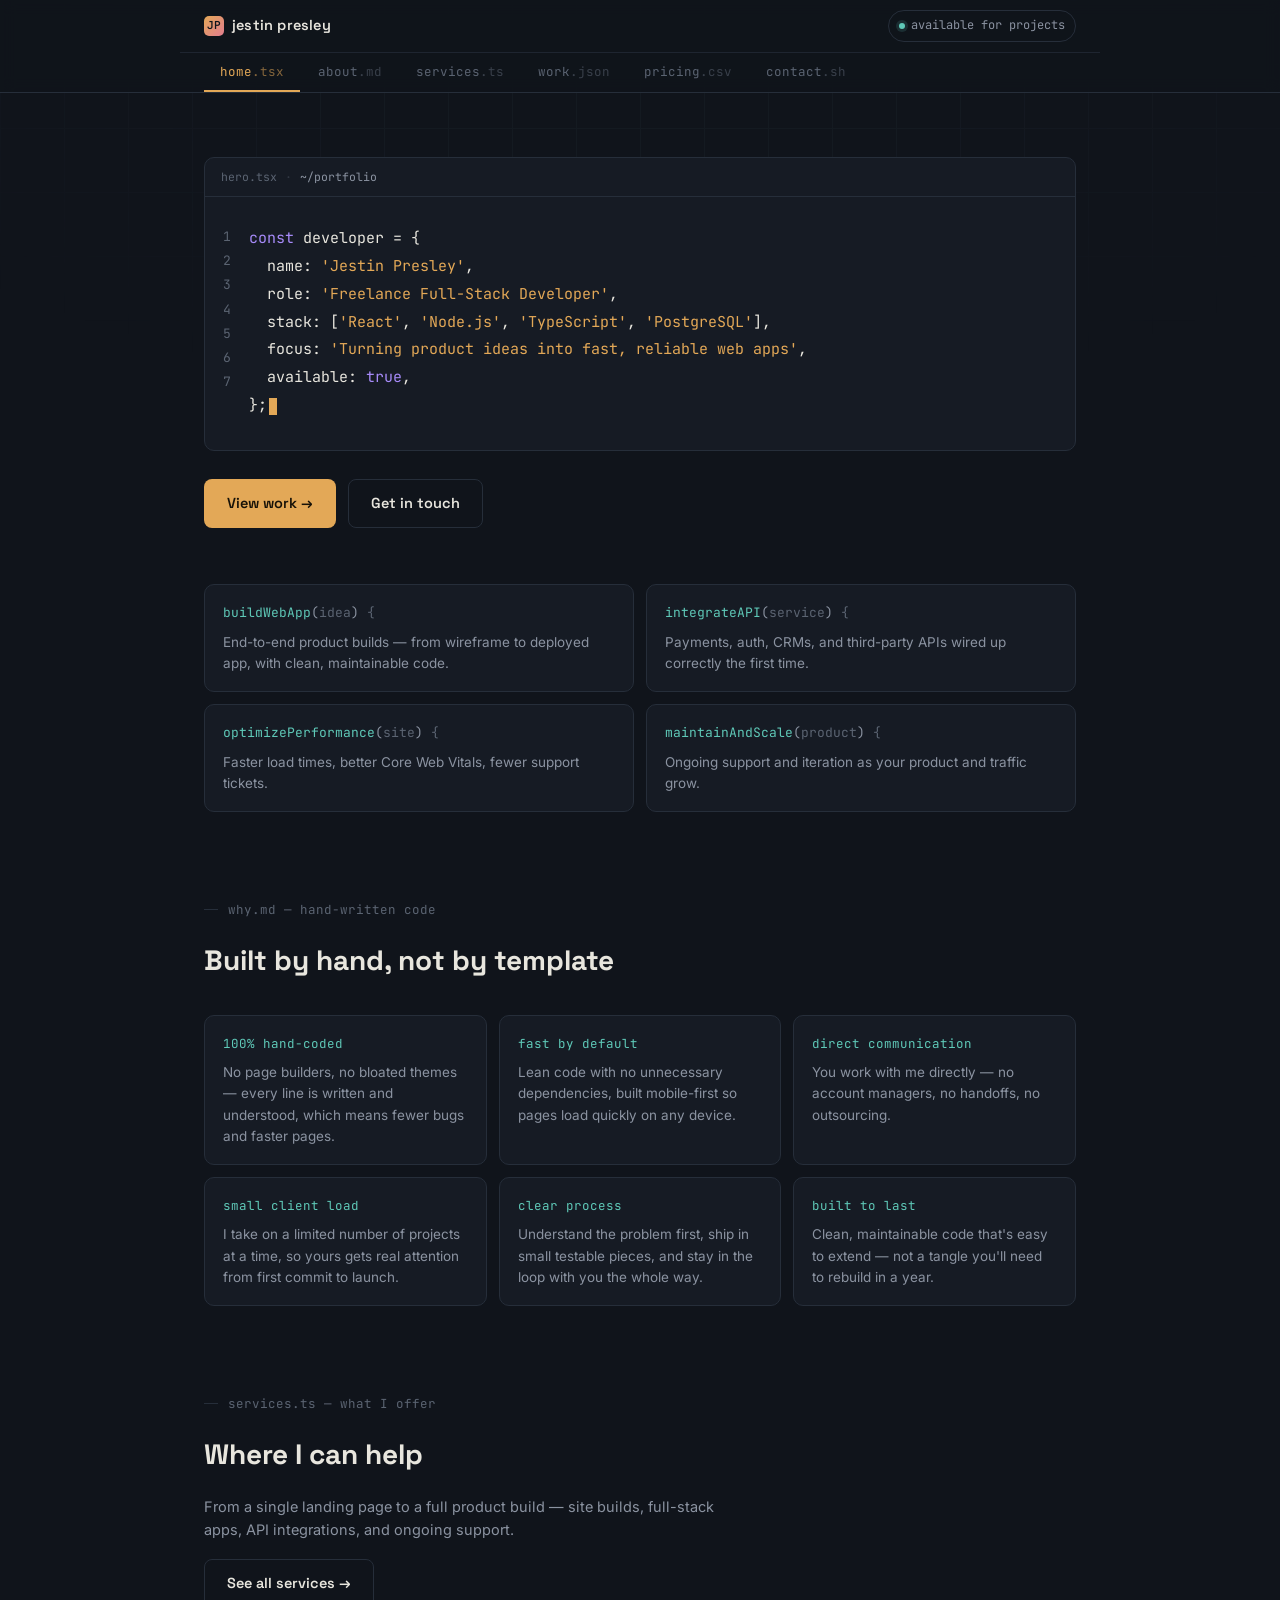
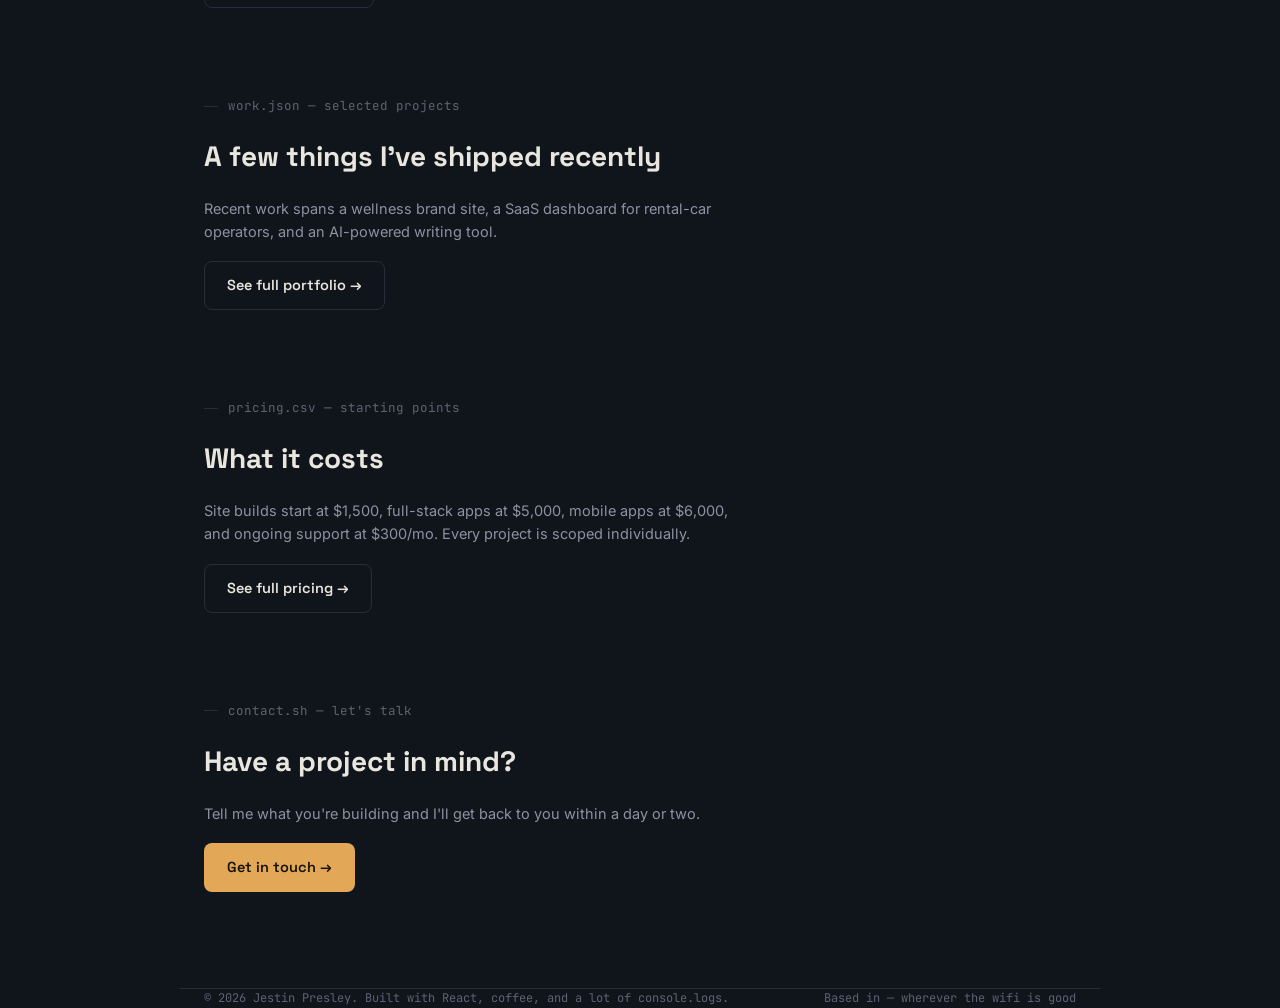
==== commit 1342443a: "Add React Native mobile app development as a service Adds a buildMobileApp card to services.html, a " ====
--- a/index.html
+++ b/index.html
@@ -142,7 +142,7 @@
     <p class="eyebrow">pricing.csv — starting points</p>
     <h2 class="display" style="font-size: 28px;">What it costs</h2>
     <div class="teaser reveal">
-      <p>Site builds start at $1,500, full-stack apps at $5,000, and ongoing support at $300/mo. Every project is scoped individually.</p>
+      <p>Site builds start at $1,500, full-stack apps at $5,000, mobile apps at $6,000, and ongoing support at $300/mo. Every project is scoped individually.</p>
       <a href="pricing.html" class="btn btn-ghost">See full pricing →</a>
     </div>
   </section>
--- a/assets/styles.css
+++ b/assets/styles.css
@@ -200,7 +200,7 @@
 
   /* ---------- pricing ---------- */
   .pricing-grid{
-    display: grid; grid-template-columns: repeat(3, 1fr); gap: 16px;
+    display: grid; grid-template-columns: repeat(2, 1fr); gap: 16px;
     margin-top: 32px;
   }
   .price-card{
@@ -336,6 +336,36 @@
   .terminal-out{ margin: 0 0 20px; color: var(--text); padding-left: 18px; }
   .terminal-out.accent{ color: var(--amber); }
   .contact-cta{ display: flex; gap: 12px; margin-top: 24px; flex-wrap: wrap; font-family: 'Space Grotesk', sans-serif; }
+
+  .contact-form-card{
+    background: var(--bg-panel); border: 1px solid var(--border); border-radius: var(--radius);
+    padding: 26px 28px 28px; margin-top: 20px;
+  }
+  .form-eyebrow{
+    font-family: 'JetBrains Mono', monospace; font-size: 12.5px; color: var(--text-faint);
+    margin: 0 0 20px;
+  }
+  .form-field{ margin-bottom: 16px; }
+  .form-field label{
+    display: block; font-family: 'JetBrains Mono', monospace; font-size: 12.5px;
+    color: var(--text-dim); margin-bottom: 6px;
+  }
+  .form-field input, .form-field textarea{
+    width: 100%; background: var(--bg); border: 1px solid var(--border); border-radius: 8px;
+    padding: 10px 12px; color: var(--text); font-family: 'Inter', sans-serif; font-size: 14px;
+    outline: none; transition: border-color 0.15s ease;
+  }
+  .form-field input:focus, .form-field textarea:focus{ border-color: var(--teal); }
+  .form-field textarea{ resize: vertical; min-height: 100px; }
+  .hp-field{ position: absolute; left: -9999px; top: -9999px; }
+  .form-status{
+    margin: 16px 0 0; font-size: 13.5px; font-family: 'JetBrains Mono', monospace;
+    display: none;
+  }
+  .form-status.show{ display: block; }
+  .form-status.ok{ color: var(--teal); }
+  .form-status.err{ color: var(--rose); }
+  .contact-form button[disabled]{ opacity: 0.6; cursor: default; }
 
   .socials{ display: flex; gap: 16px; margin-top: 40px; }
   .social-link{
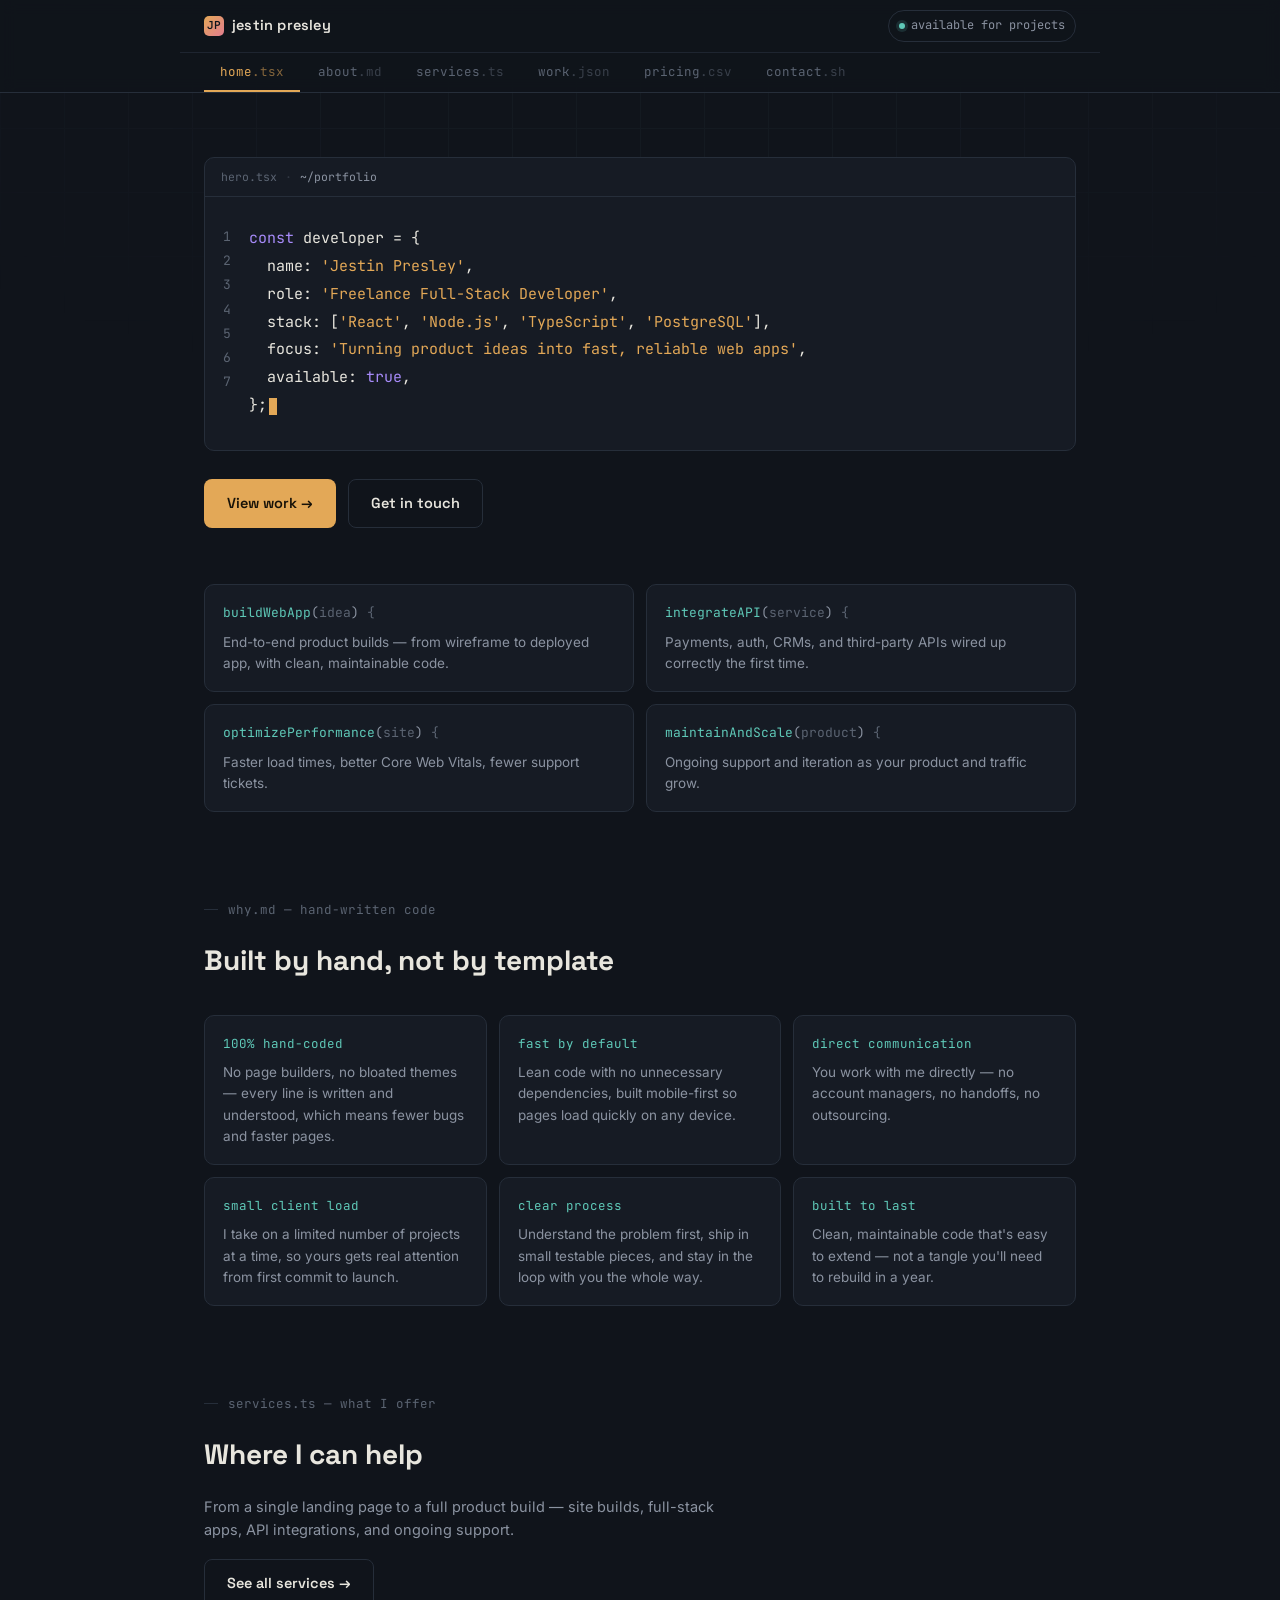
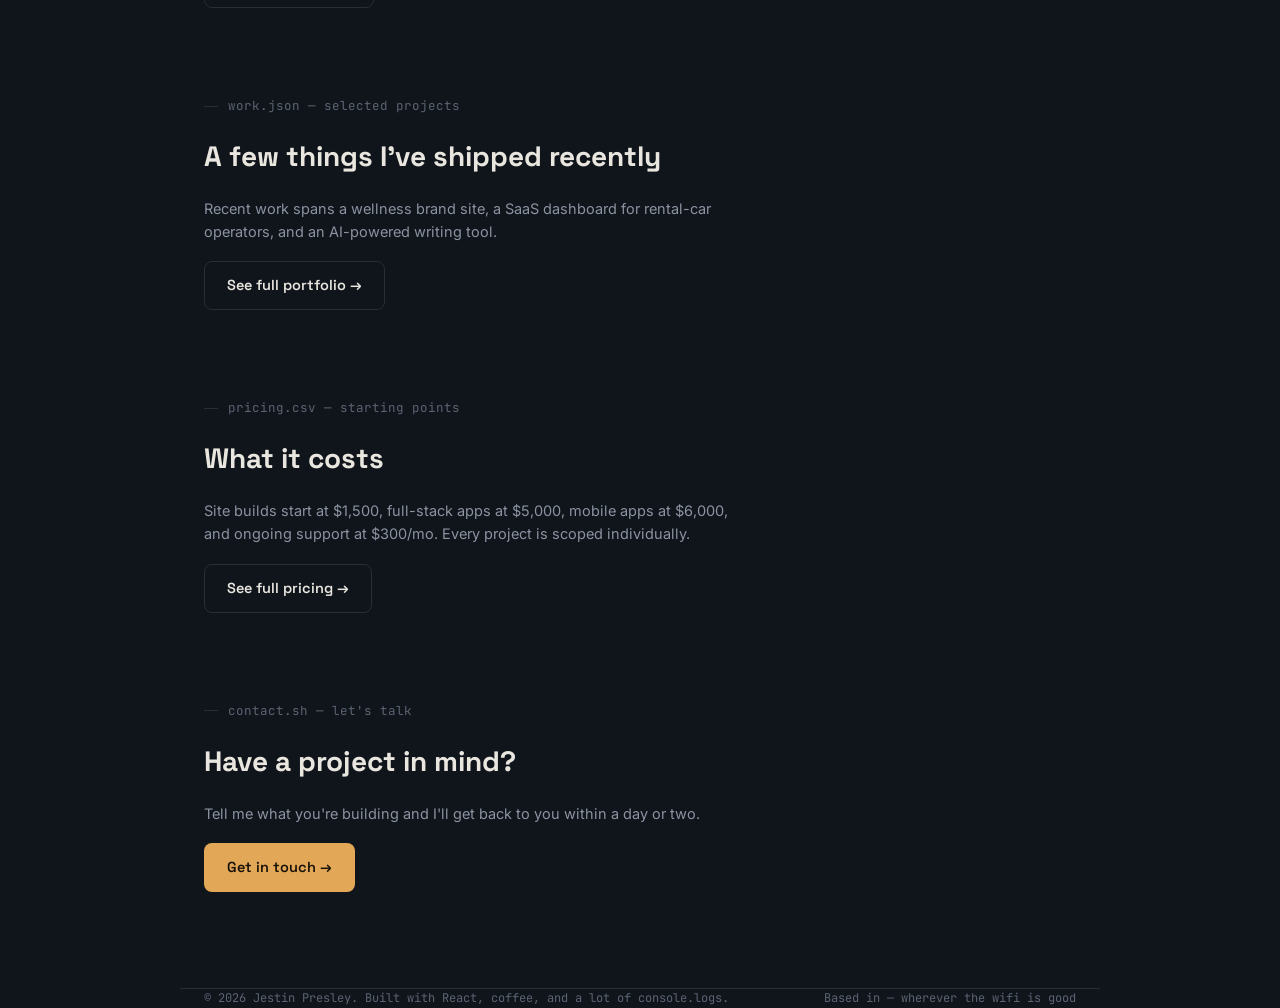
==== commit b4a7a2bb: "Shorten meta descriptions and add og:site_name Descriptions were 169-195 chars, well past the ~125-c" ====
--- a/index.html
+++ b/index.html
@@ -4,17 +4,24 @@
 <meta charset="UTF-8">
 <meta name="viewport" content="width=device-width, initial-scale=1.0">
 <title>Jestin Presley — Freelance Full-Stack Developer</title>
-<meta name="description" content="Freelance full-stack developer building fast, reliable web apps — React, Node.js, TypeScript, and PostgreSQL. End-to-end builds, API integrations, performance optimization, and ongoing support.">
+<meta name="description" content="Freelance full-stack developer building fast, reliable web and mobile apps with React, Node.js, and React Native.">
 <link rel="canonical" href="https://jestinpresley.com/">
 
 <meta property="og:type" content="website">
+<meta property="og:site_name" content="Jestin Presley">
 <meta property="og:url" content="https://jestinpresley.com/">
 <meta property="og:title" content="Jestin Presley — Freelance Full-Stack Developer">
-<meta property="og:description" content="Freelance full-stack developer building fast, reliable web apps — React, Node.js, TypeScript, and PostgreSQL. End-to-end builds, API integrations, performance optimization, and ongoing support.">
+<meta property="og:description" content="Freelance full-stack developer building fast, reliable web and mobile apps with React, Node.js, and React Native.">
 
-<meta name="twitter:card" content="summary">
+<meta property="og:image" content="https://jestinpresley.com/assets/og-image.png">
+<meta property="og:image:width" content="1200">
+<meta property="og:image:height" content="630">
+<meta property="og:image:alt" content="Jestin Presley &mdash; Freelance Full-Stack Developer">
+
+<meta name="twitter:card" content="summary_large_image">
 <meta name="twitter:title" content="Jestin Presley — Freelance Full-Stack Developer">
-<meta name="twitter:description" content="Freelance full-stack developer building fast, reliable web apps — React, Node.js, TypeScript, and PostgreSQL. End-to-end builds, API integrations, performance optimization, and ongoing support.">
+<meta name="twitter:description" content="Freelance full-stack developer building fast, reliable web and mobile apps with React, Node.js, and React Native.">
+<meta name="twitter:image" content="https://jestinpresley.com/assets/og-image.png">
 
 <link rel="preconnect" href="https://fonts.googleapis.com">
 <link rel="preconnect" href="https://fonts.gstatic.com" crossorigin>
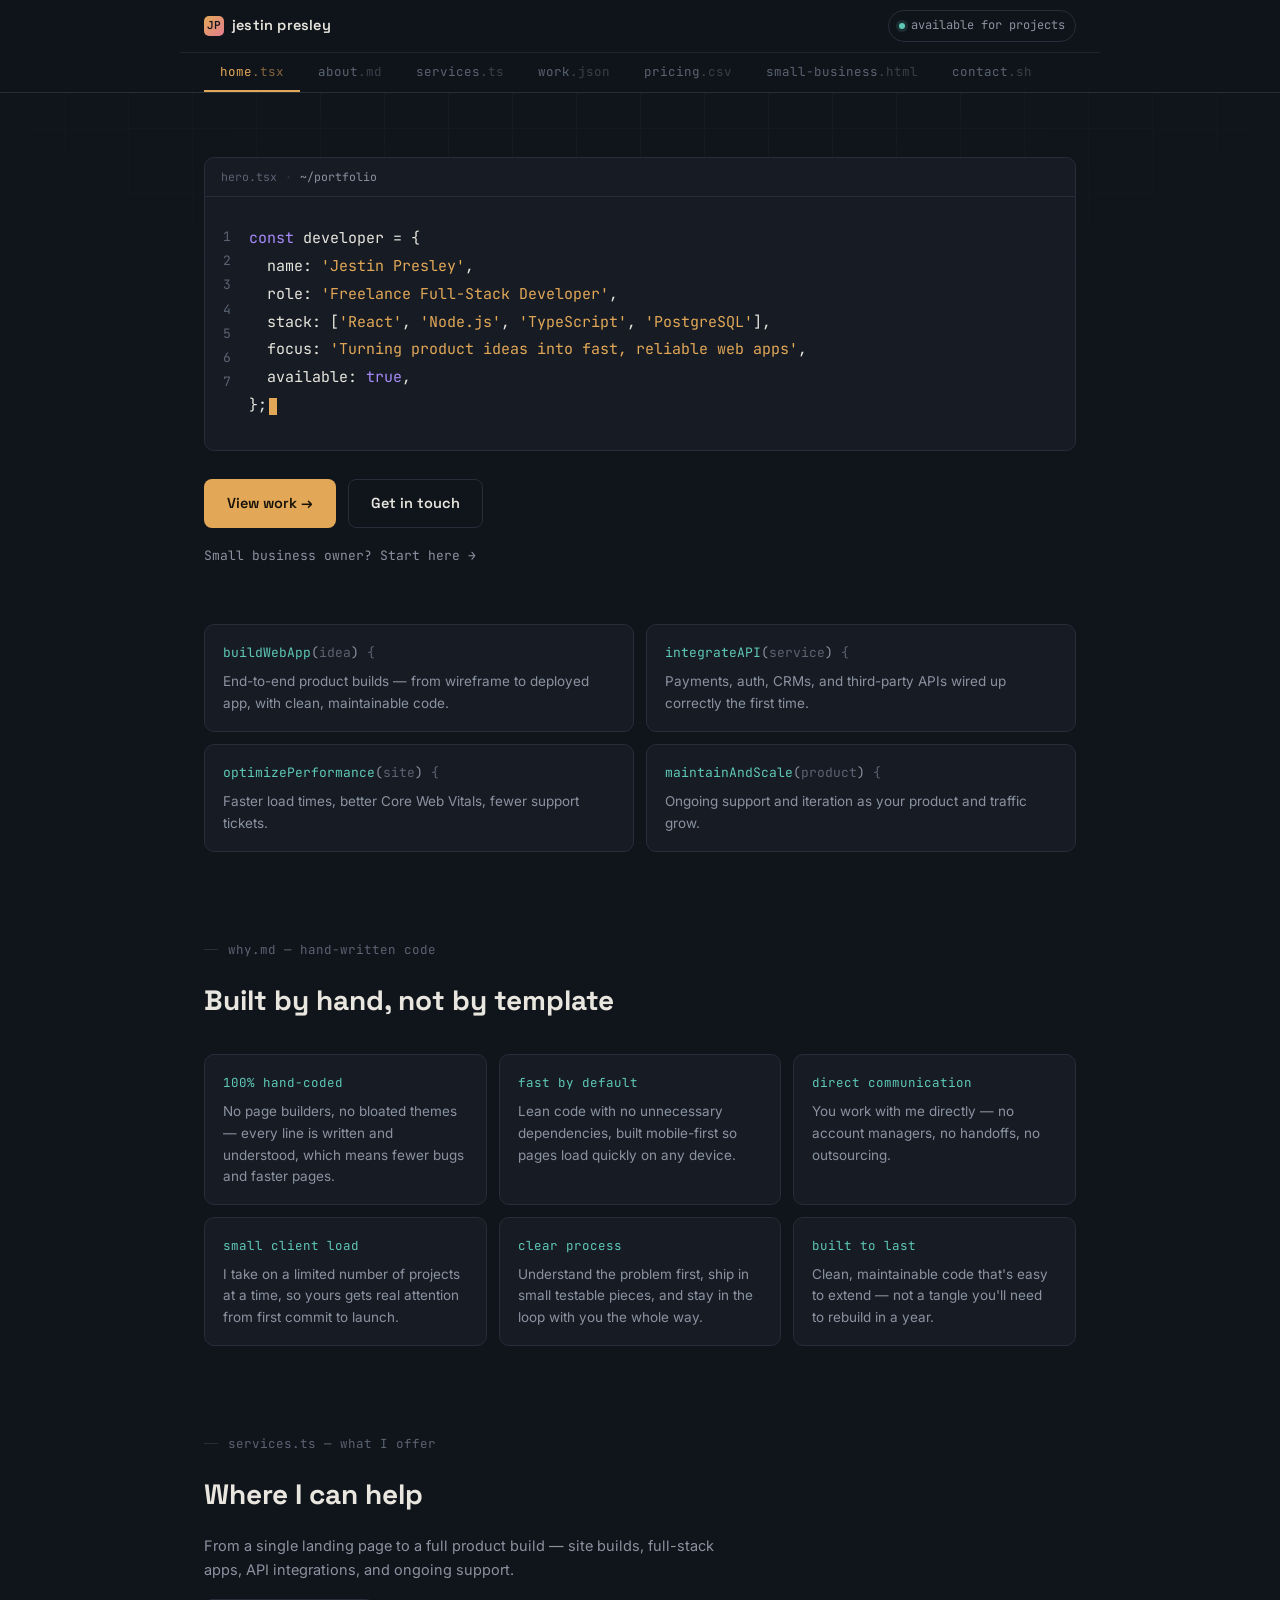
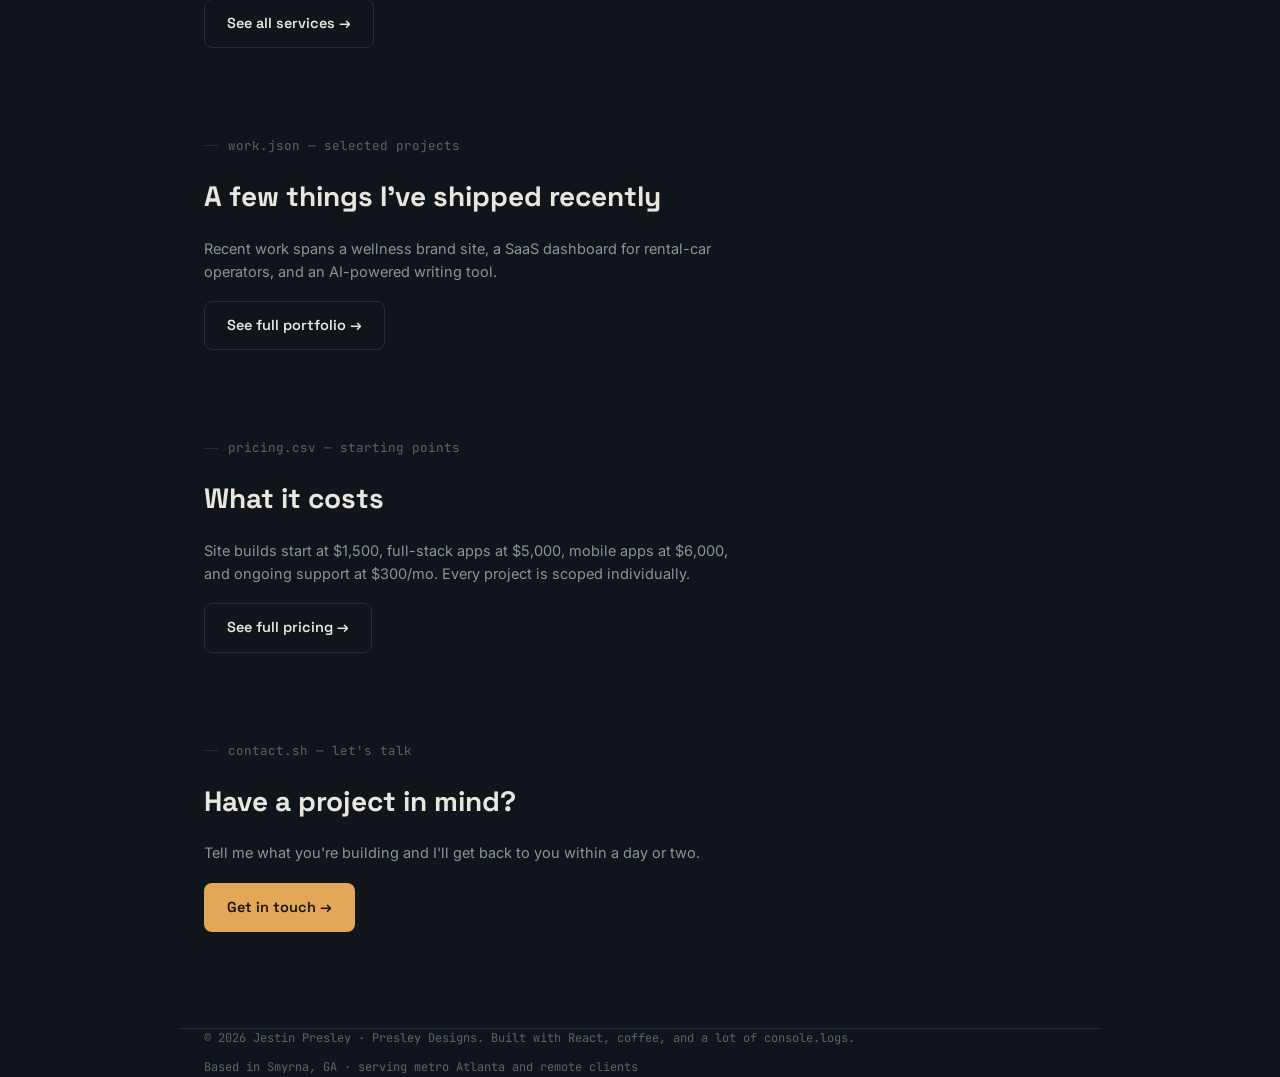
==== commit 51a56be7: "Add small-business landing page and Presley Designs/Atlanta positioning New /small-business.html fro" ====
--- a/index.html
+++ b/index.html
@@ -3,15 +3,15 @@
 <head>
 <meta charset="UTF-8">
 <meta name="viewport" content="width=device-width, initial-scale=1.0">
-<title>Jestin Presley — Freelance Full-Stack Developer</title>
-<meta name="description" content="Freelance full-stack developer building fast, reliable web and mobile apps with React, Node.js, and React Native.">
+<title>Jestin Presley — Freelance Full-Stack Developer in Atlanta</title>
+<meta name="description" content="Freelance full-stack developer in Atlanta building fast, reliable web and mobile apps with React, Node.js, and React Native.">
 <link rel="canonical" href="https://jestinpresley.com/">
 
 <meta property="og:type" content="website">
 <meta property="og:site_name" content="Jestin Presley">
 <meta property="og:url" content="https://jestinpresley.com/">
-<meta property="og:title" content="Jestin Presley — Freelance Full-Stack Developer">
-<meta property="og:description" content="Freelance full-stack developer building fast, reliable web and mobile apps with React, Node.js, and React Native.">
+<meta property="og:title" content="Jestin Presley — Freelance Full-Stack Developer in Atlanta">
+<meta property="og:description" content="Freelance full-stack developer in Atlanta building fast, reliable web and mobile apps with React, Node.js, and React Native.">
 
 <meta property="og:image" content="https://jestinpresley.com/assets/og-image.png">
 <meta property="og:image:width" content="1200">
@@ -19,8 +19,8 @@
 <meta property="og:image:alt" content="Jestin Presley &mdash; Freelance Full-Stack Developer">
 
 <meta name="twitter:card" content="summary_large_image">
-<meta name="twitter:title" content="Jestin Presley — Freelance Full-Stack Developer">
-<meta name="twitter:description" content="Freelance full-stack developer building fast, reliable web and mobile apps with React, Node.js, and React Native.">
+<meta name="twitter:title" content="Jestin Presley — Freelance Full-Stack Developer in Atlanta">
+<meta name="twitter:description" content="Freelance full-stack developer in Atlanta building fast, reliable web and mobile apps with React, Node.js, and React Native.">
 <meta name="twitter:image" content="https://jestinpresley.com/assets/og-image.png">
 
 <link rel="preconnect" href="https://fonts.googleapis.com">
@@ -43,6 +43,7 @@
     <a href="services.html" class="tab">services<span class="ext">.ts</span></a>
     <a href="work.html" class="tab">work<span class="ext">.json</span></a>
     <a href="pricing.html" class="tab">pricing<span class="ext">.csv</span></a>
+    <a href="small-business.html" class="tab">small-business<span class="ext">.html</span></a>
     <a href="contact.html" class="tab">contact<span class="ext">.sh</span></a>
   </nav>
 </div>
@@ -70,6 +71,7 @@
       <a href="work.html" class="btn btn-primary">View work →</a>
       <a href="contact.html" class="btn btn-ghost">Get in touch</a>
     </div>
+    <a href="small-business.html" class="hero-alt-link">Small business owner? Start here →</a>
 
     <div class="cap-grid reveal">
       <div class="cap-card">
@@ -167,8 +169,8 @@
 </main>
 
 <footer class="wrap">
-  <span>© 2026 Jestin Presley. Built with React, coffee, and a lot of console.logs.</span>
-  <span>Based in — wherever the wifi is good</span>
+  <span>© 2026 Jestin Presley · Presley Designs. Built with React, coffee, and a lot of console.logs.</span>
+  <span>Based in Smyrna, GA · serving metro Atlanta and remote clients</span>
 </footer>
 
 <script src="assets/main.js" defer></script>
--- a/assets/styles.css
+++ b/assets/styles.css
@@ -101,7 +101,7 @@
   .tab.active{ color: var(--amber); border-bottom-color: var(--amber); }
   .tab .ext{ opacity: 0.55; }
 
-  section{ padding: 88px 0 0; }
+  section{ padding: 88px 0 0; scroll-margin-top: 90px; }
   section:last-of-type{ padding-bottom: 96px; }
 
   .eyebrow{
@@ -387,6 +387,85 @@
   .reveal{ opacity: 0; transform: translateY(14px); transition: opacity 0.5s ease, transform 0.5s ease; }
   .reveal.in{ opacity: 1; transform: translateY(0); }
 
+  /* ---------- small business page (plain-language, no code framing) ---------- */
+  .sb-hero{ padding-top: 48px; }
+  .sb-hero h1{
+    font-family: 'Space Grotesk', sans-serif; font-weight: 700; font-size: 36px; line-height: 1.2;
+    margin: 0 0 16px; max-width: 640px;
+  }
+  .sb-subhead{ font-size: 16.5px; color: var(--text-dim); max-width: 50ch; margin: 0 0 28px; }
+  .hero-alt-link{
+    display: inline-block; margin-top: 18px;
+    font-family: 'JetBrains Mono', monospace; font-size: 13px; color: var(--text-dim);
+    text-decoration: none; border-bottom: 1px solid transparent;
+    transition: color 0.15s ease, border-color 0.15s ease;
+  }
+  .hero-alt-link:hover{ color: var(--amber); border-color: var(--amber); }
+
+  .problem-grid{
+    display: grid; grid-template-columns: repeat(2, 1fr); gap: 12px;
+    margin-top: 32px;
+  }
+
+  .steps-row{ display: flex; gap: 16px; margin-top: 32px; }
+  .step{
+    flex: 1; background: var(--bg-panel); border: 1px solid var(--border); border-radius: var(--radius);
+    padding: 22px 20px;
+  }
+  .step-num{
+    width: 30px; height: 30px; border-radius: 50%;
+    background: var(--amber); color: #171208;
+    display: flex; align-items: center; justify-content: center;
+    font-family: 'Space Grotesk', sans-serif; font-weight: 700; font-size: 14px;
+    margin-bottom: 14px;
+  }
+  .step h3{ font-family: 'Space Grotesk', sans-serif; font-size: 16.5px; margin: 0 0 6px; }
+  .step p{ margin: 0; font-size: 13.5px; color: var(--text-dim); }
+
+  .ba-grid{
+    display: grid; grid-template-columns: repeat(3, 1fr); gap: 20px;
+    margin-top: 32px;
+  }
+  .ba-card{
+    background: var(--bg-panel); border: 1px solid var(--border); border-radius: var(--radius);
+    overflow: hidden;
+  }
+  .ba-images{ display: grid; grid-template-columns: 1fr 1fr; }
+  .ba-images figure{ margin: 0; position: relative; }
+  .ba-images img{
+    width: 100%; aspect-ratio: 4 / 3; object-fit: cover; display: block;
+    background: var(--bg-panel-2);
+  }
+  .ba-images figcaption{
+    position: absolute; top: 8px; left: 8px;
+    font-family: 'JetBrains Mono', monospace; font-size: 10px; letter-spacing: 0.05em; text-transform: uppercase;
+    background: rgba(16,20,27,0.75); color: var(--text); padding: 3px 8px; border-radius: 4px;
+  }
+  .ba-body{ padding: 16px 18px 20px; }
+  .ba-body h3{ font-family: 'Space Grotesk', sans-serif; font-size: 15.5px; margin: 0 0 6px; }
+  .ba-body p{ margin: 0; font-size: 13px; color: var(--text-dim); }
+
+  .testimonial-card{
+    background: var(--bg-panel); border: 1px dashed var(--border); border-radius: var(--radius);
+    padding: 28px; margin-top: 32px;
+  }
+  .placeholder-badge{
+    display: inline-block; font-family: 'JetBrains Mono', monospace; font-size: 11px;
+    color: var(--rose); border: 1px solid var(--rose); padding: 2px 9px; border-radius: 999px;
+    margin-bottom: 14px;
+  }
+  .testimonial-card blockquote{
+    margin: 0 0 14px; font-family: 'Space Grotesk', sans-serif; font-size: 18px; font-style: italic; color: var(--text);
+  }
+  .testimonial-card cite{ font-style: normal; font-family: 'JetBrains Mono', monospace; font-size: 12.5px; color: var(--text-faint); }
+
+  .sb-closing{ text-align: center; }
+  .sb-closing h2{ font-size: 28px; }
+  .sb-closing p{ color: var(--text-dim); font-size: 15px; max-width: 48ch; margin: 14px auto 24px; }
+  .sb-location{
+    margin-top: 16px; font-family: 'JetBrains Mono', monospace; font-size: 12.5px; color: var(--text-faint);
+  }
+
   @media (max-width: 720px){
     .about-grid{ grid-template-columns: 1fr; gap: 28px; }
     .cap-grid{ grid-template-columns: 1fr; }
@@ -397,4 +476,9 @@
     .code-body{ font-size: 13px; grid-template-columns: 32px 1fr; padding-top: 22px; }
     section{ padding-top: 64px; }
     .hero{ padding-top: 44px; }
-  }
+    .sb-hero{ padding-top: 36px; }
+    .sb-hero h1{ font-size: 27px; }
+    .problem-grid{ grid-template-columns: 1fr; }
+    .steps-row{ flex-direction: column; }
+    .ba-grid{ grid-template-columns: 1fr; }
+  }
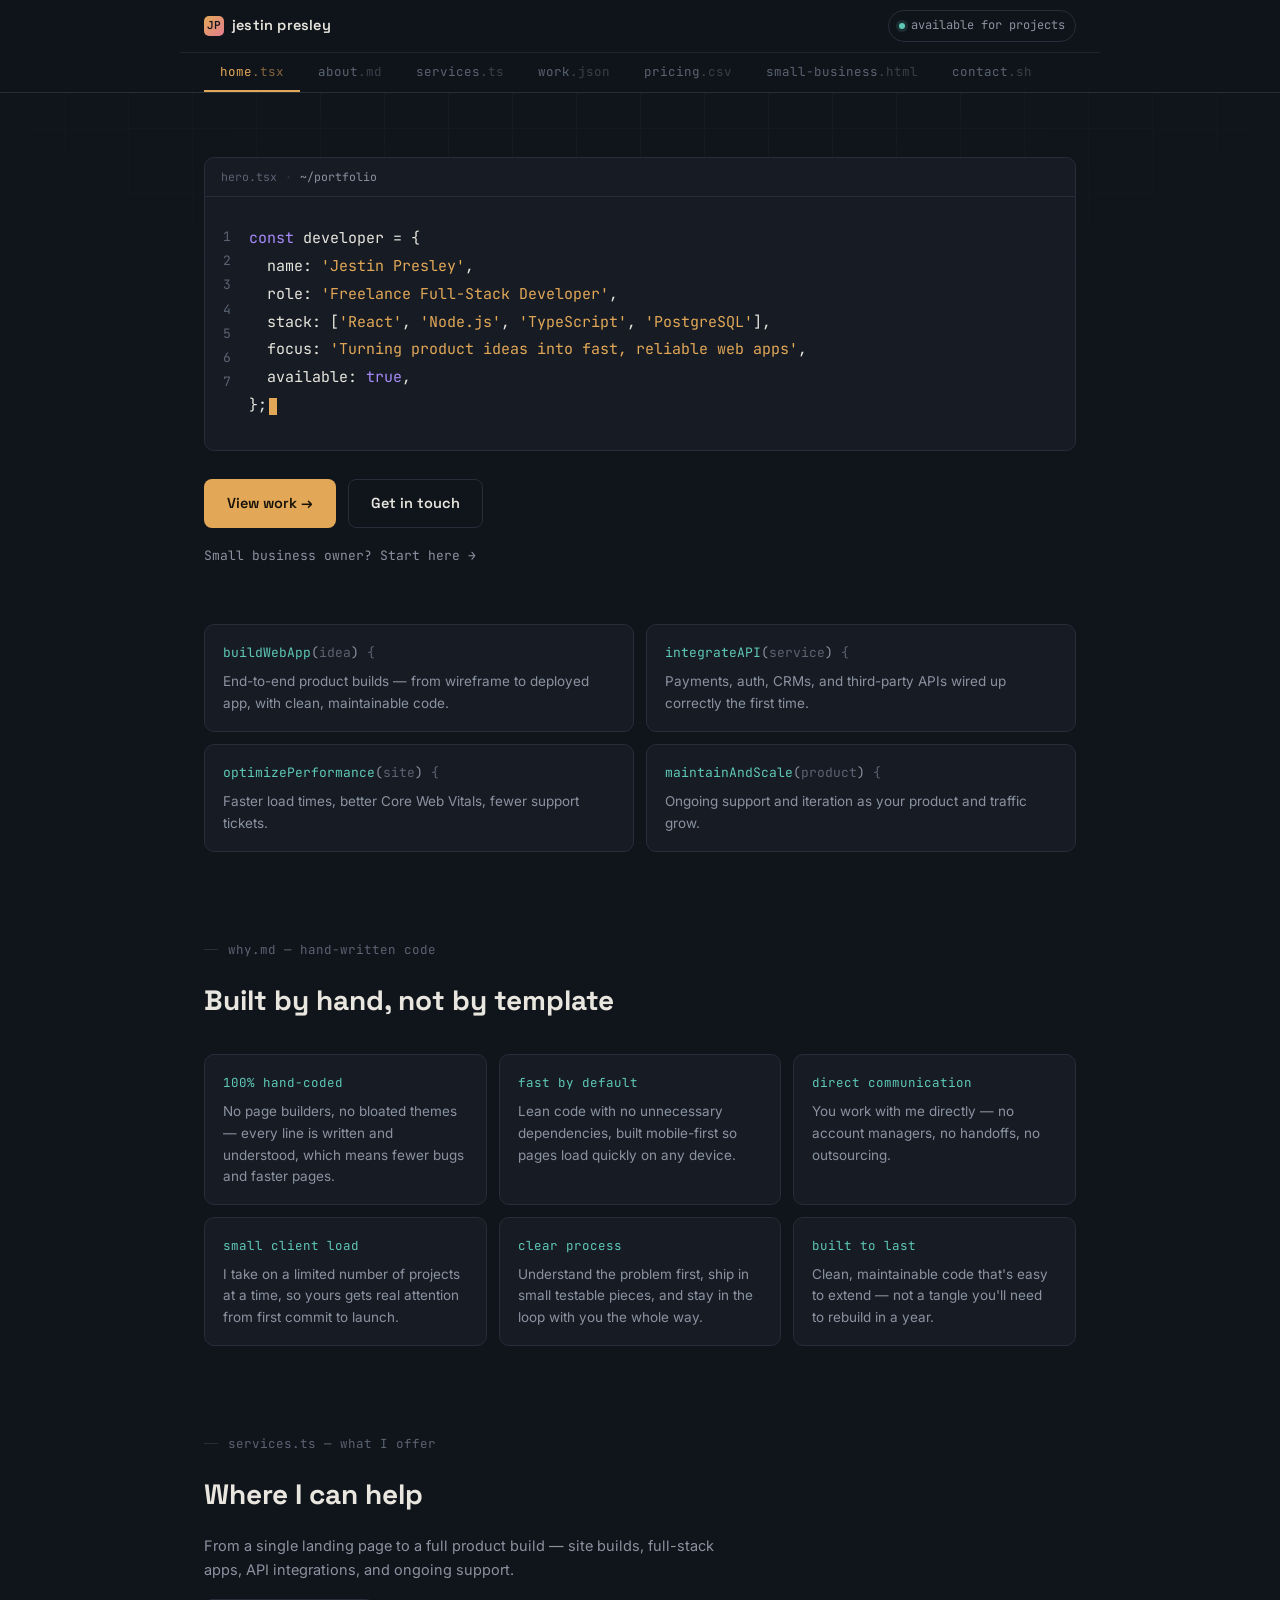
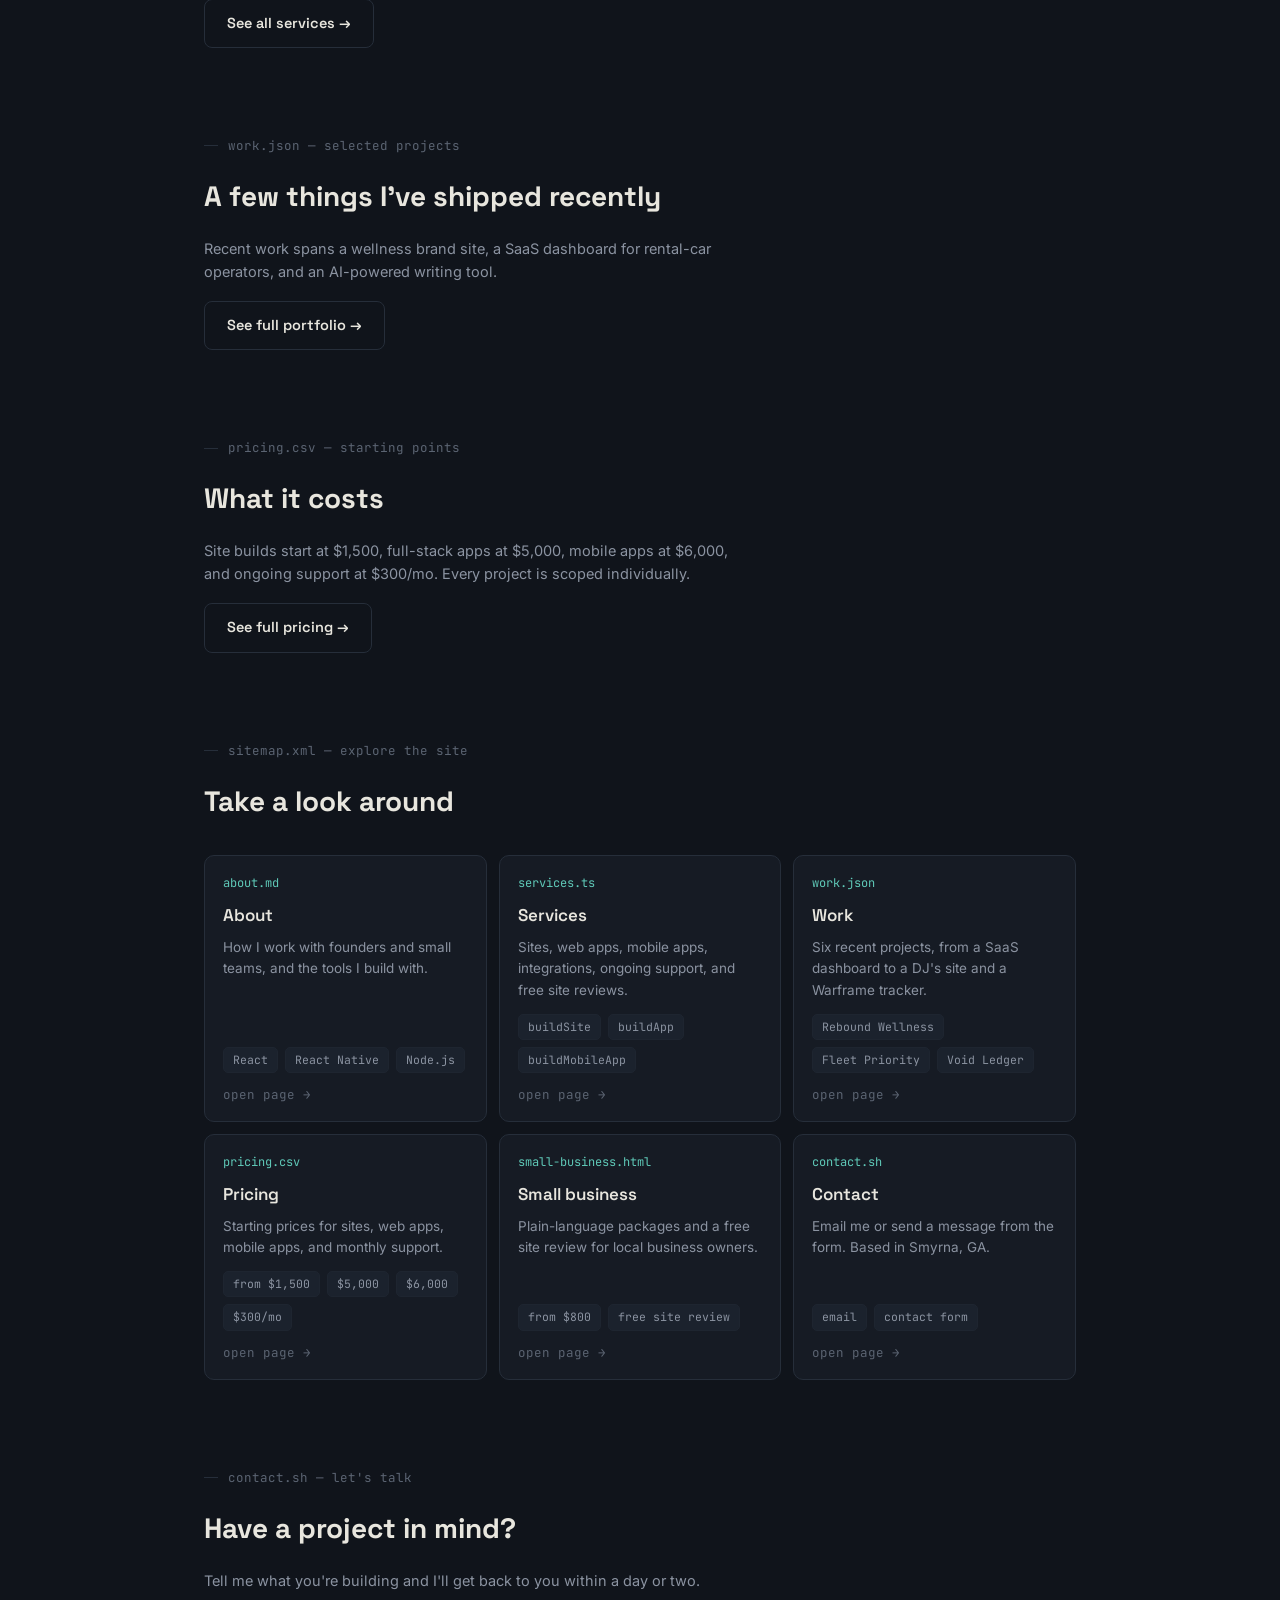
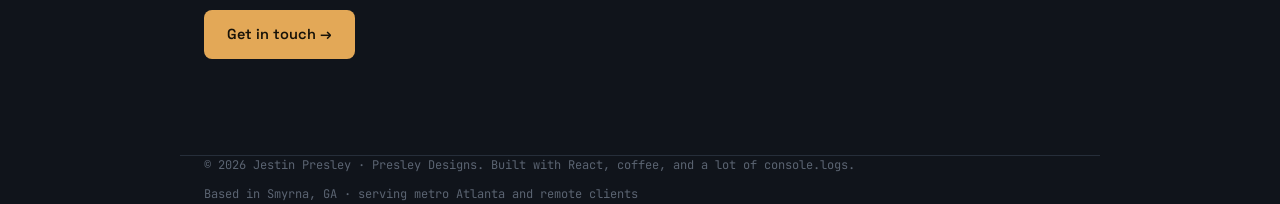
==== commit b226e952: "Add page preview grid to homepage New "Take a look around" section with a card for each page (about," ====
--- a/index.html
+++ b/index.html
@@ -156,6 +156,62 @@
     </div>
   </section>
 
+  <!-- EXPLORE THE SITE -->
+  <section id="explore">
+    <p class="eyebrow">sitemap.xml — explore the site</p>
+    <h2 class="display" style="font-size: 28px;">Take a look around</h2>
+
+    <div class="page-grid reveal">
+      <a class="page-card" href="about.html">
+        <p class="page-file">about.md</p>
+        <p class="page-title">About</p>
+        <p class="page-desc">How I work with founders and small teams, and the tools I build with.</p>
+        <div class="tag-row"><span class="tag">React</span><span class="tag">React Native</span><span class="tag">Node.js</span></div>
+        <p class="page-go">open page →</p>
+      </a>
+
+      <a class="page-card" href="services.html">
+        <p class="page-file">services.ts</p>
+        <p class="page-title">Services</p>
+        <p class="page-desc">Sites, web apps, mobile apps, integrations, ongoing support, and free site reviews.</p>
+        <div class="tag-row"><span class="tag">buildSite</span><span class="tag">buildApp</span><span class="tag">buildMobileApp</span></div>
+        <p class="page-go">open page →</p>
+      </a>
+
+      <a class="page-card" href="work.html">
+        <p class="page-file">work.json</p>
+        <p class="page-title">Work</p>
+        <p class="page-desc">Six recent projects, from a SaaS dashboard to a DJ's site and a Warframe tracker.</p>
+        <div class="tag-row"><span class="tag">Rebound Wellness</span><span class="tag">Fleet Priority</span><span class="tag">Void Ledger</span></div>
+        <p class="page-go">open page →</p>
+      </a>
+
+      <a class="page-card" href="pricing.html">
+        <p class="page-file">pricing.csv</p>
+        <p class="page-title">Pricing</p>
+        <p class="page-desc">Starting prices for sites, web apps, mobile apps, and monthly support.</p>
+        <div class="tag-row"><span class="tag">from $1,500</span><span class="tag">$5,000</span><span class="tag">$6,000</span><span class="tag">$300/mo</span></div>
+        <p class="page-go">open page →</p>
+      </a>
+
+      <a class="page-card" href="small-business.html">
+        <p class="page-file">small-business.html</p>
+        <p class="page-title">Small business</p>
+        <p class="page-desc">Plain-language packages and a free site review for local business owners.</p>
+        <div class="tag-row"><span class="tag">from $800</span><span class="tag">free site review</span></div>
+        <p class="page-go">open page →</p>
+      </a>
+
+      <a class="page-card" href="contact.html">
+        <p class="page-file">contact.sh</p>
+        <p class="page-title">Contact</p>
+        <p class="page-desc">Email me or send a message from the form. Based in Smyrna, GA.</p>
+        <div class="tag-row"><span class="tag">email</span><span class="tag">contact form</span></div>
+        <p class="page-go">open page →</p>
+      </a>
+    </div>
+  </section>
+
   <!-- FINAL CTA -->
   <section id="cta">
     <p class="eyebrow">contact.sh — let's talk</p>
--- a/assets/styles.css
+++ b/assets/styles.css
@@ -198,6 +198,25 @@
   }
   .teaser p{ color: var(--text-dim); font-size: 14.5px; max-width: 60ch; margin: 0 0 18px; }
 
+  /* ---------- page previews (home "explore" grid) ---------- */
+  .page-grid{
+    display: grid; grid-template-columns: repeat(3, 1fr); gap: 12px;
+    margin-top: 32px;
+  }
+  .page-card{
+    display: flex; flex-direction: column; gap: 8px;
+    background: var(--bg-panel); border: 1px solid var(--border); border-radius: var(--radius);
+    padding: 18px 18px 16px; text-decoration: none; color: inherit;
+    transition: border-color 0.15s ease, transform 0.15s ease;
+  }
+  .page-card:hover{ border-color: var(--text-faint); transform: translateY(-2px); }
+  .page-card .page-file{ font-family: 'JetBrains Mono', monospace; font-size: 12px; color: var(--teal); margin: 0; }
+  .page-card .page-title{ font-family: 'Space Grotesk', sans-serif; font-weight: 600; font-size: 17px; margin: 0; }
+  .page-card .page-desc{ margin: 0; font-size: 13.5px; color: var(--text-dim); flex: 1; }
+  .page-card .tag-row{ margin-top: 4px; }
+  .page-card .page-go{ font-family: 'JetBrains Mono', monospace; font-size: 12.5px; color: var(--text-faint); margin: 4px 0 0; transition: color 0.15s ease; }
+  .page-card:hover .page-go{ color: var(--amber); }
+
   /* ---------- pricing ---------- */
   .pricing-grid{
     display: grid; grid-template-columns: repeat(2, 1fr); gap: 16px;
@@ -471,6 +490,7 @@
     .cap-grid{ grid-template-columns: 1fr; }
     .pricing-grid{ grid-template-columns: 1fr; }
     .trust-grid{ grid-template-columns: 1fr; }
+    .page-grid{ grid-template-columns: 1fr; }
     .work-card{ grid-template-columns: 1fr; }
     .work-result{ padding-top: 0; }
     .code-body{ font-size: 13px; grid-template-columns: 32px 1fr; padding-top: 22px; }
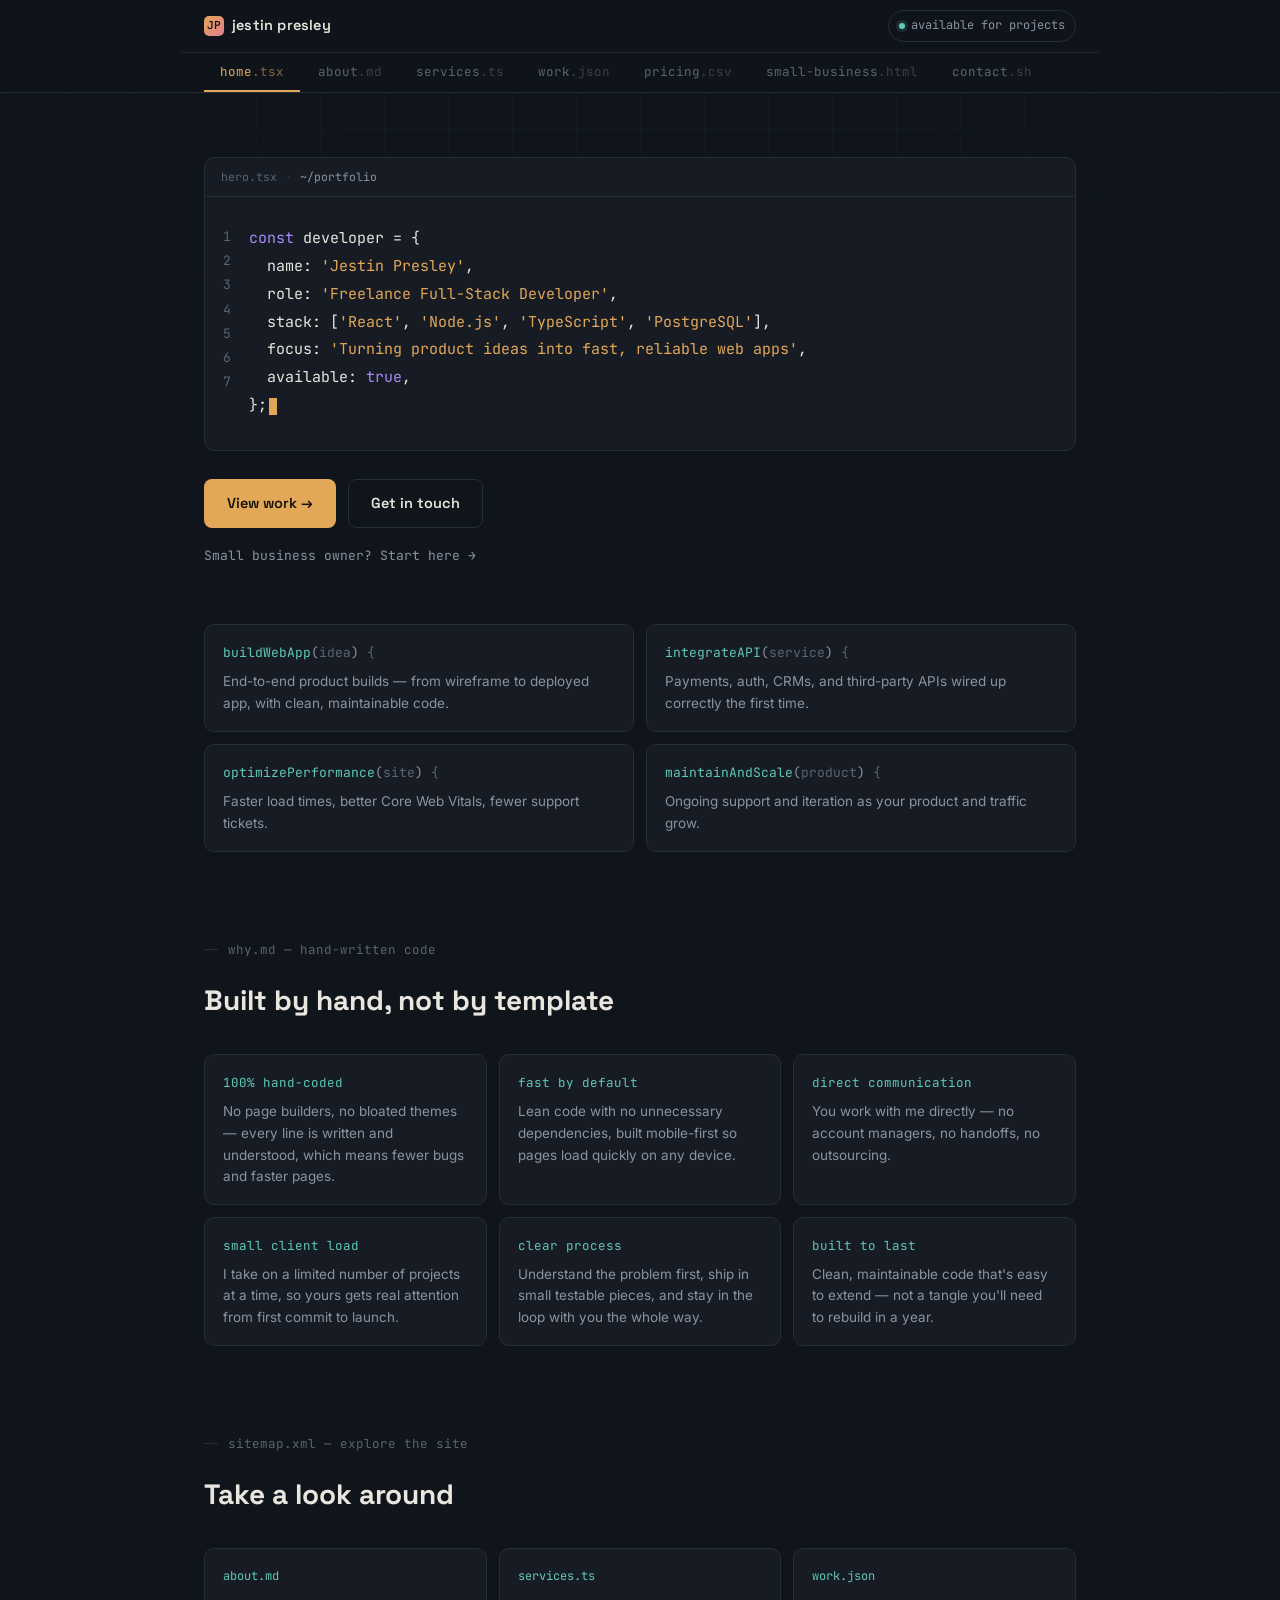
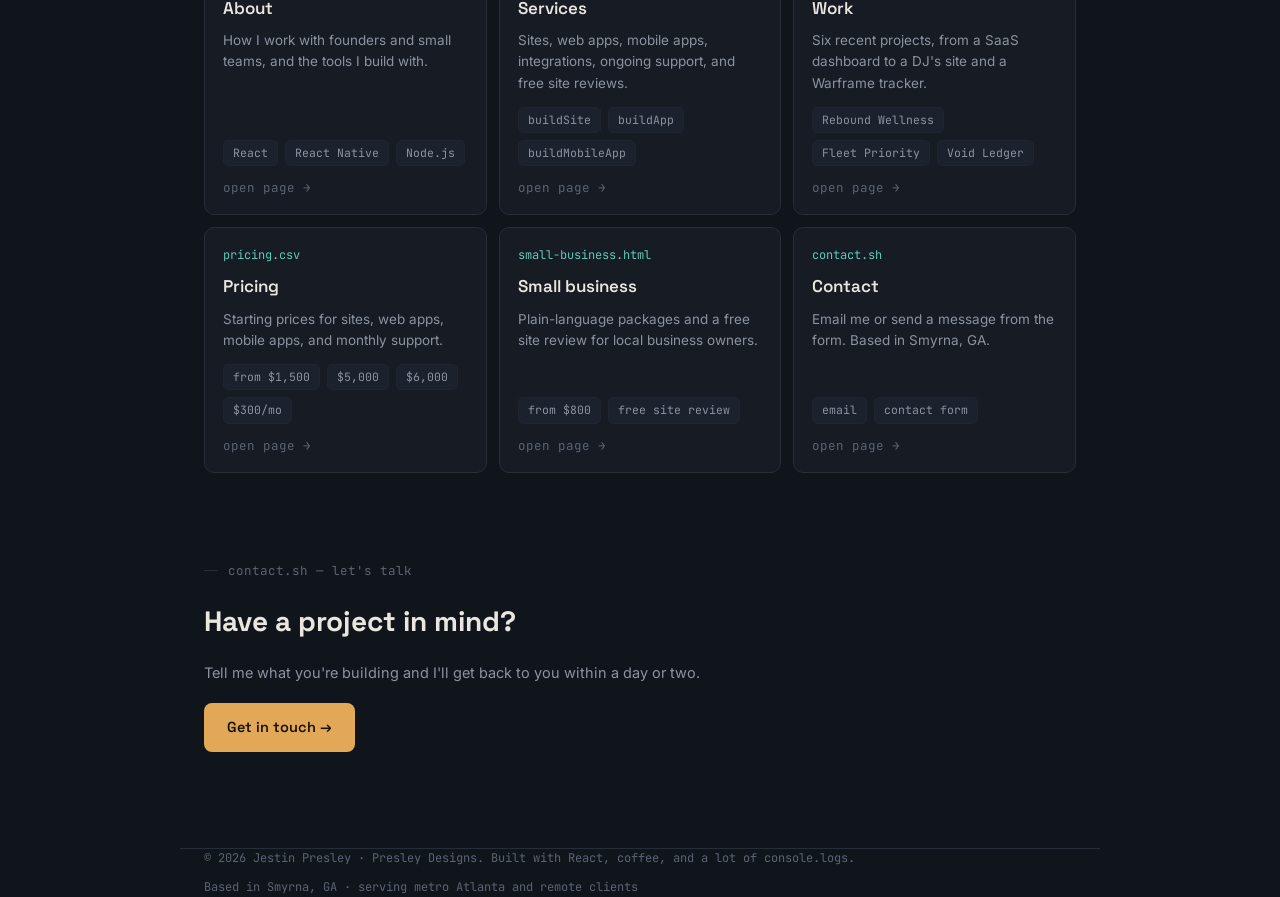
==== commit c60faeba: "Remove services, work, and pricing teasers from homepage The new page preview grid covers the same p" ====
--- a/index.html
+++ b/index.html
@@ -126,36 +126,6 @@
     </div>
   </section>
 
-  <!-- SERVICES TEASER -->
-  <section id="services-teaser">
-    <p class="eyebrow">services.ts — what I offer</p>
-    <h2 class="display" style="font-size: 28px;">Where I can help</h2>
-    <div class="teaser reveal">
-      <p>From a single landing page to a full product build — site builds, full-stack apps, API integrations, and ongoing support.</p>
-      <a href="services.html" class="btn btn-ghost">See all services →</a>
-    </div>
-  </section>
-
-  <!-- WORK TEASER -->
-  <section id="work-teaser">
-    <p class="eyebrow">work.json — selected projects</p>
-    <h2 class="display" style="font-size: 28px;">A few things I've shipped recently</h2>
-    <div class="teaser reveal">
-      <p>Recent work spans a wellness brand site, a SaaS dashboard for rental-car operators, and an AI-powered writing tool.</p>
-      <a href="work.html" class="btn btn-ghost">See full portfolio →</a>
-    </div>
-  </section>
-
-  <!-- PRICING TEASER -->
-  <section id="pricing-teaser">
-    <p class="eyebrow">pricing.csv — starting points</p>
-    <h2 class="display" style="font-size: 28px;">What it costs</h2>
-    <div class="teaser reveal">
-      <p>Site builds start at $1,500, full-stack apps at $5,000, mobile apps at $6,000, and ongoing support at $300/mo. Every project is scoped individually.</p>
-      <a href="pricing.html" class="btn btn-ghost">See full pricing →</a>
-    </div>
-  </section>
-
   <!-- EXPLORE THE SITE -->
   <section id="explore">
     <p class="eyebrow">sitemap.xml — explore the site</p>
